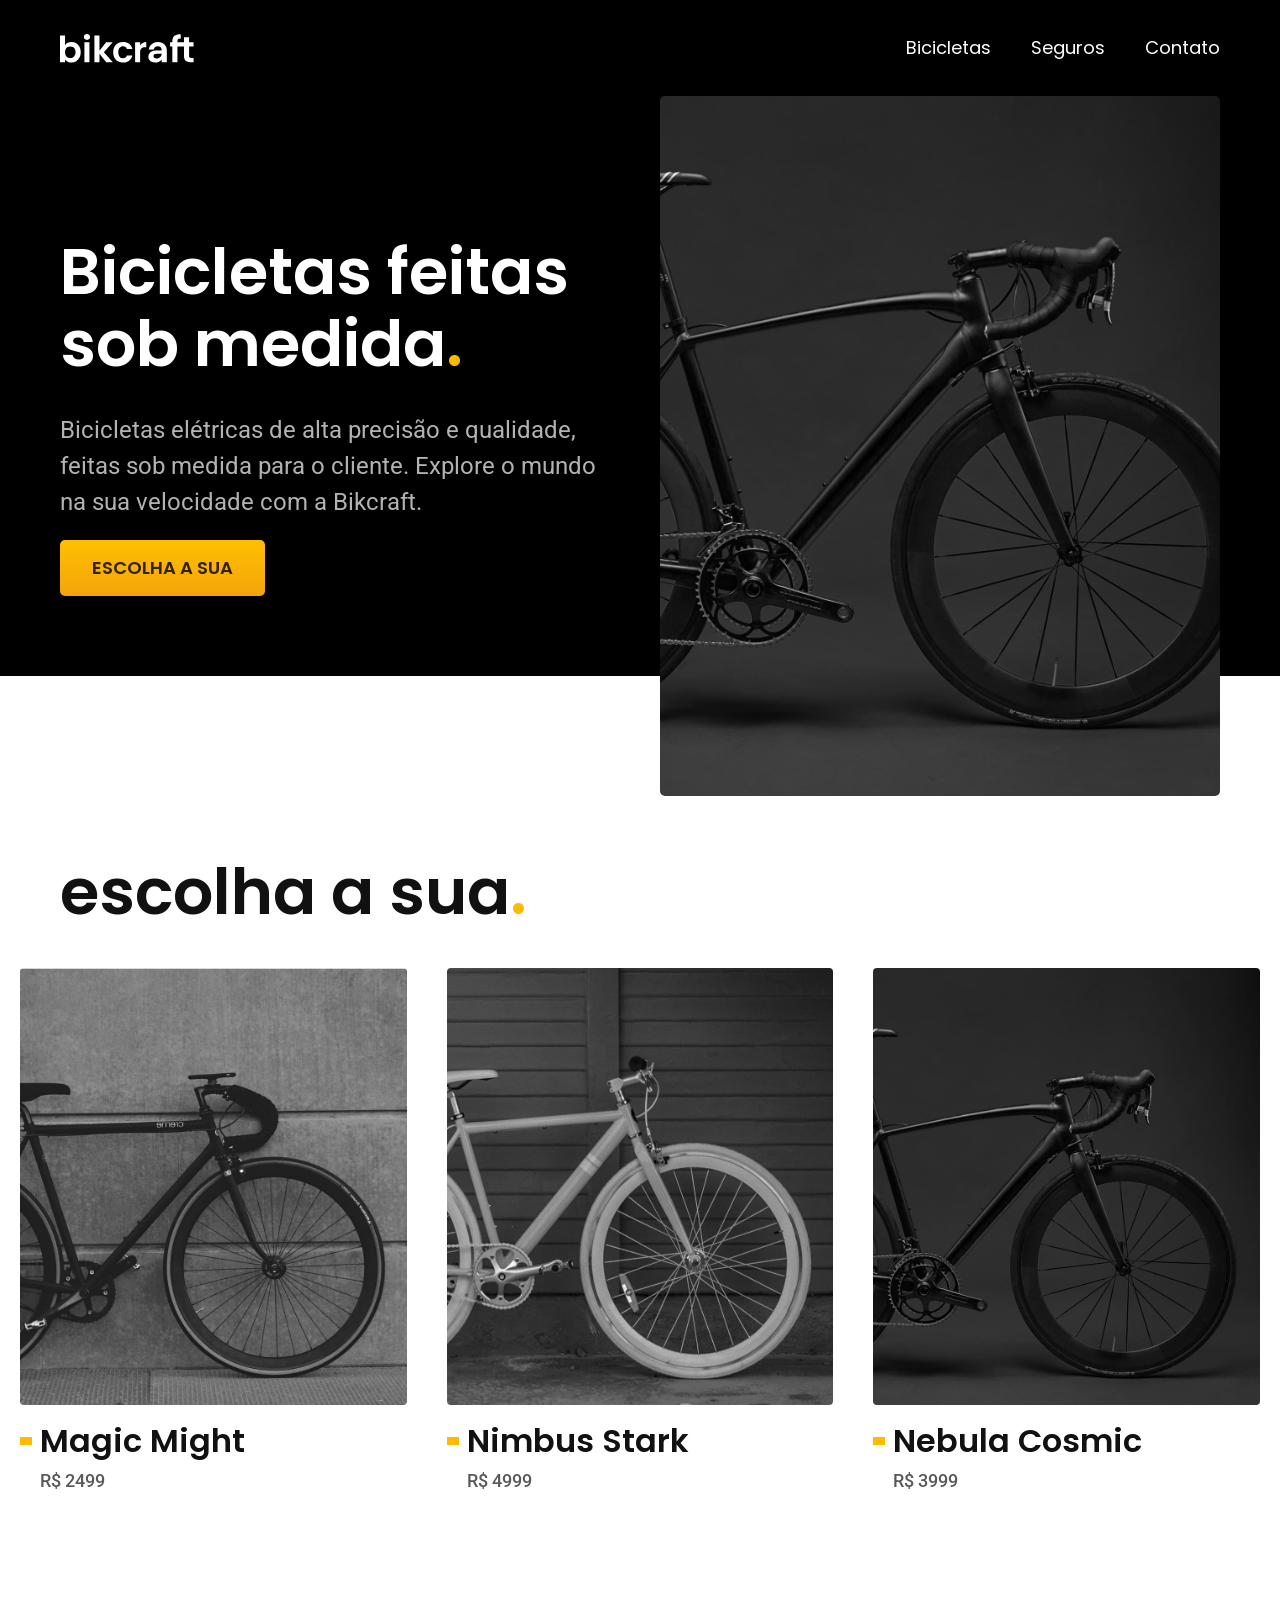
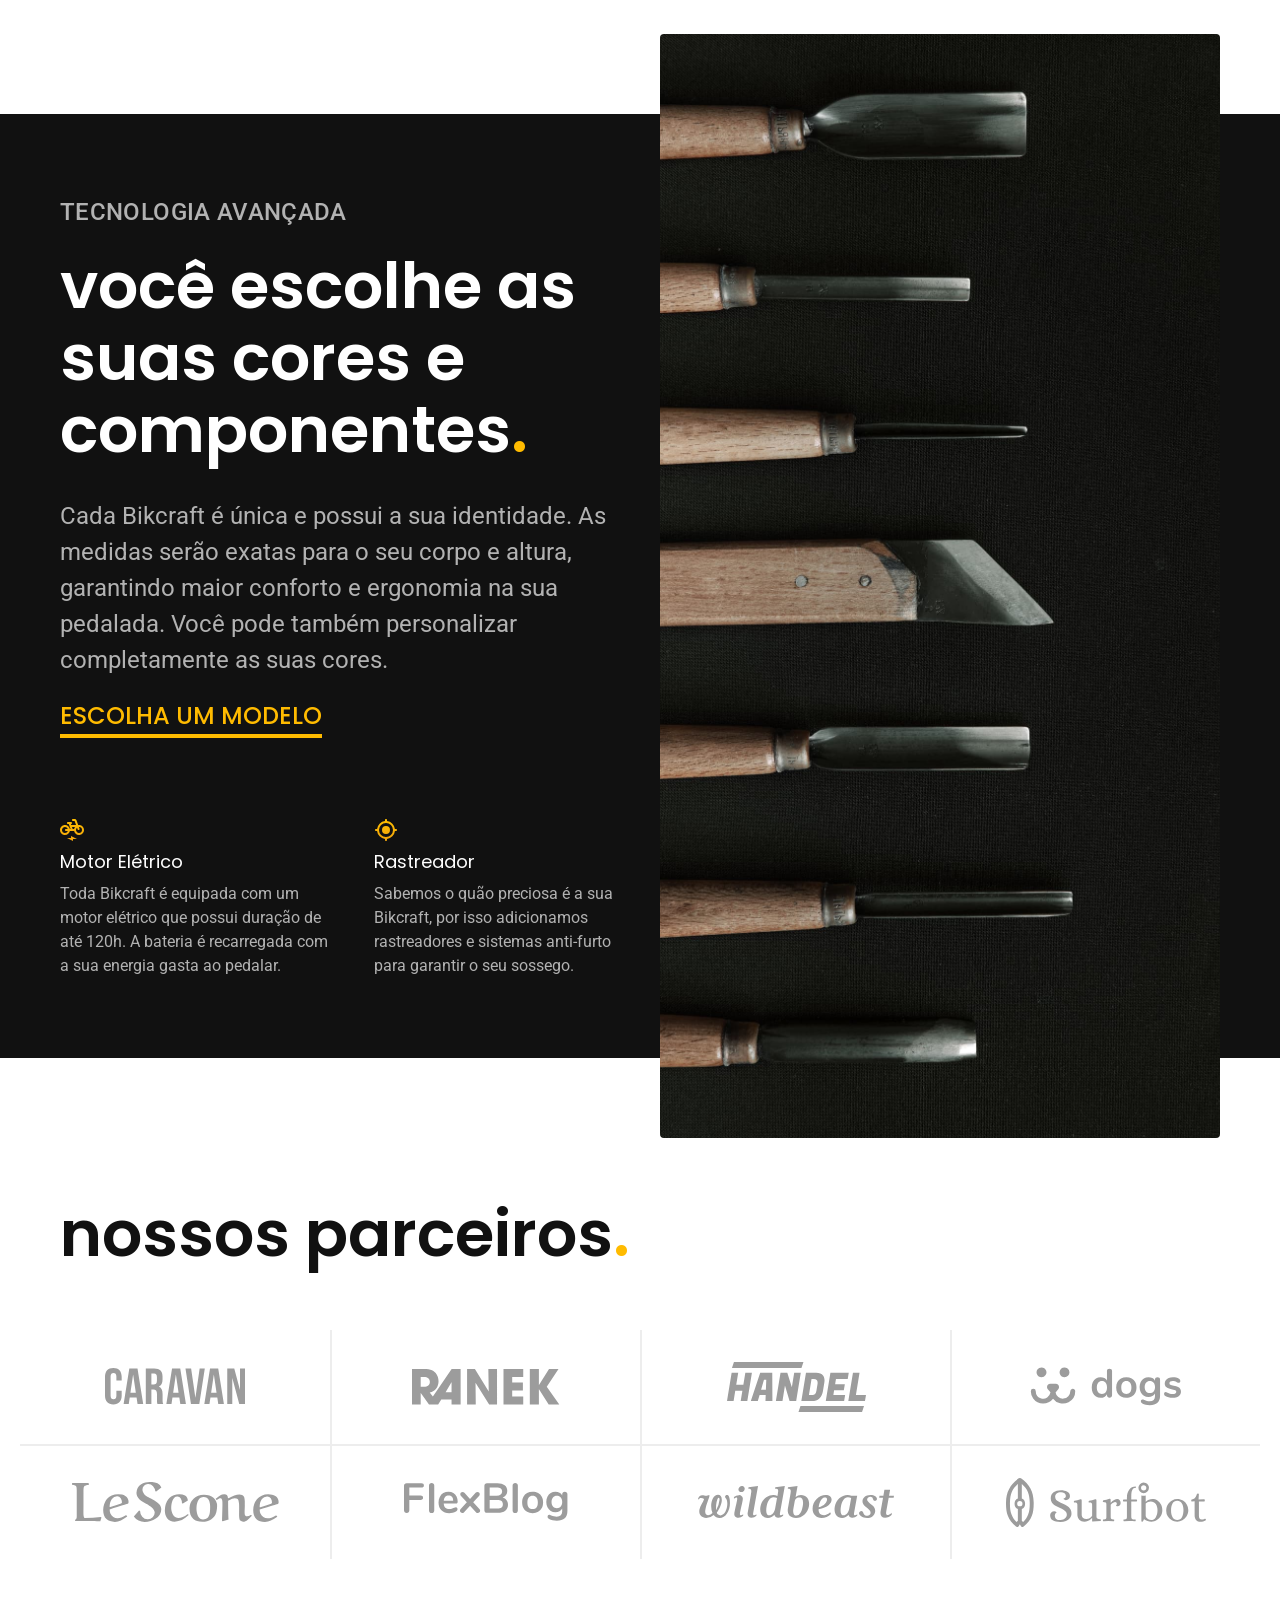
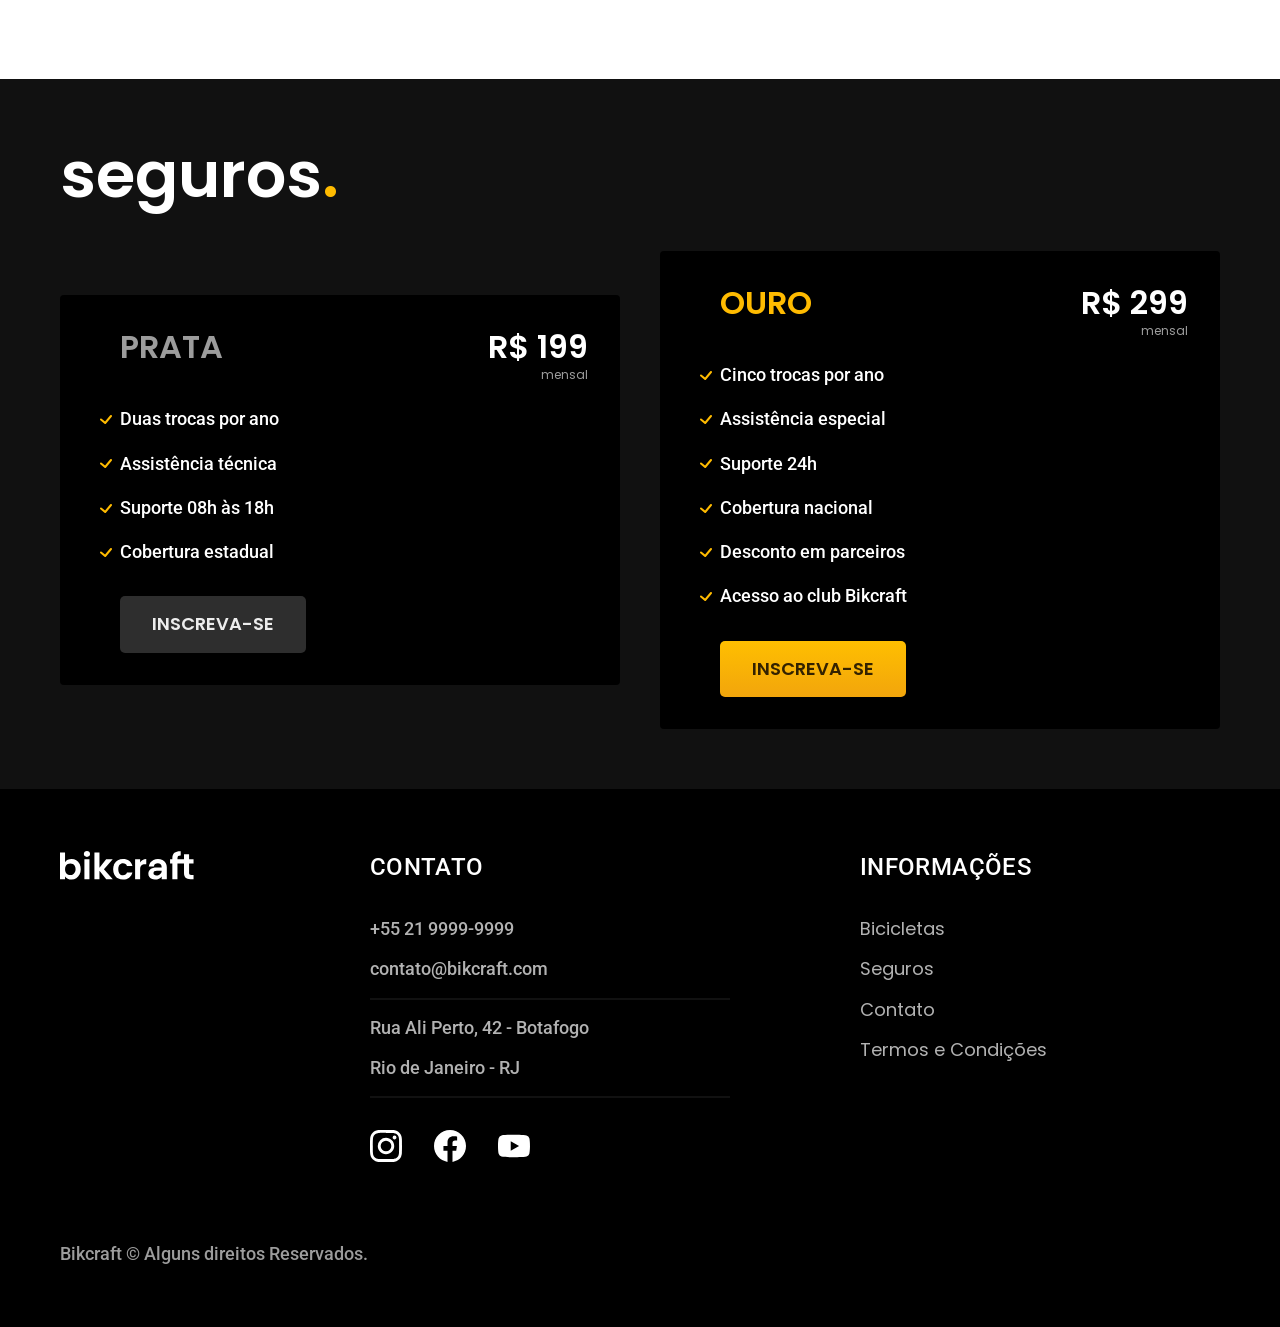
==== index.html @ 4c37a322 "home-footer" ====
<!DOCTYPE html>
<html lang="pt-br">

<head>
  <meta charset="UTF-8">
  <meta name="viewport" content="width=device-width, initial-scale=1.0">
  <meta name="description" content="Bicicletas elétricas de alta precisão e qualidade, feitas sob medida para o cliente. Explore o mundo na sua velocidade com a Bikcraft.">
  <title>Bikcraft - Bicicletas Elétricas</title>

  <link rel="stylesheet" href="css/style.css">

  <link rel="preconnect" href="https://fonts.googleapis.com">
  <link rel="preconnect" href="https://fonts.gstatic.com" crossorigin>
  <link href="https://fonts.googleapis.com/css2?family=Merriweather:ital,opsz,wght@1,18..144,900&family=Poppins:wght@400;600&family=Roboto:wght@100..900&display=swap" rel="stylesheet">
</head>
<body>
  <header class="header-bg">
    <div class="header container">
      <a href="./">
        <img src="scr/bikcraft-logo.svg" alt="Bikcraft">
      </a>

      <nav aria-label="primaria">
        <ul class="header-menu font-1-m">
          <li><a href="./bicicletas">Bicicletas</a></li>
          <li><a href="./seguros">Seguros</a></li>
          <li><a href="./contato">Contato</a></li>
        </ul>
      </nav>
    </div>
  </header>

  <main class="introducao-bg">
    <div class="introducao container">
      <div class="introducao-conteudo">
        <h1 class="font-1-xxl">Bicicletas feitas sob medida<span class="ponto">.</span></h1>
        <p class="font-2-l">Bicicletas elétricas de alta precisão e qualidade, feitas sob medida para o cliente. Explore o mundo na sua velocidade com a Bikcraft.</p>
        <a class="btn" href="#">Escolha a sua</a>
      </div>
      <div>
        <img src="scr/img/fotos/introducao.jpg" alt="Bicicleta elétrica preta">
      </div>
    </div>
  </main>

  <article class="bicicletas-lista">
    <h2 class="container font-1-xxl">escolha a sua<span class="ponto">.</span></h2>

    <ul>
      <li>
        <a href="#">
          <img src="scr/img/bicicletas/magic-home.jpg" alt="Bicicleta preta">
          <h3 class="font-1-xl">Magic Might</h3>
          <span class="font-2-m cor-8">R$ 2499</span>
        </a>
      </li>
      <li>
        <a href="#">
          <img src="scr/img/bicicletas/nebula-home.jpg" alt="Bicicleta branca">
          <h3 class="font-1-xl">Nimbus Stark</h3>
          <span class="font-2-m cor-8">R$ 4999</span>
        </a>
      </li>
      <li>
        <a href="#">
          <img src="scr/img/bicicletas/nimbus-home.jpg" alt="Bicicleta cinza">
          <h3 class="font-1-xl">Nebula Cosmic</h3>
          <span class="font-2-m cor-8">R$ 3999</span>
        </a>
      </li>
    </ul>
  </article>

  <article class="tecnologia-bg">
    <div class="tecnologia container">
      <div class="tecnologia-conteudo">
        <span class="font-2-l-b cor-5">Tecnologia Avançada</span>
        <h2 class="font-1-xxl cor-0">você escolhe as suas cores e componentes<span class="ponto">.</span></h2>
        <p class="font-2-l cor-5">Cada Bikcraft é única e possui a sua identidade. As medidas serão exatas para o seu corpo e altura, garantindo maior conforto e ergonomia na sua pedalada. Você pode também personalizar completamente as suas cores.</p>
        <a class="link" href="#">Escolha um modelo</a>

        <div class="tecnologia-vantagens">
          <div>
            <img src="scr/icones/icones/eletrica.svg" alt="">
            <h3 class="font-1-m cor-0">Motor Elétrico</h3>
            <p class="font-2-s cor-5">Toda Bikcraft é equipada com um motor elétrico que possui duração de até 120h. A bateria é  recarregada com a sua energia gasta ao pedalar.</p>
          </div>
          <div>
            <img src="scr/icones/icones/rastreador.svg" alt="">
            <h3 class="font-1-m cor-0">Rastreador</h3>
            <p class="font-2-s cor-5">Sabemos o quão preciosa é a sua Bikcraft, por isso adicionamos rastreadores e sistemas anti-furto para garantir o seu sossego.</p>
          </div>
        </div>
      </div>

      <div class="tecnologia-imagem">
        <img src="scr/img/fotos/tecnologia.jpg" alt="">
      </div>
    </div>
  </article>

  <section class="parceiros" aria-label="Nossos Parceiros">
    <h2 class="container font-1-xxl">nossos parceiros<span class="ponto">.</span></h2>

    <ul>
      <li><img src="scr/parceiros/caravan.svg" alt="Caravan"></li>
      <li><img src="scr/parceiros/ranek.svg" alt="Ranek"></li>
      <li><img src="scr/parceiros/handel.svg" alt="Handel"></li>
      <li><img src="scr/parceiros/dogs.svg" alt="Dogs"></li>
      <li><img src="scr/parceiros/lescone.svg" alt="Lescone"></li>
      <li><img src="scr/parceiros/flexblog.svg" alt="Flexblog"></li>
      <li><img src="scr/parceiros/wildbeast.svg" alt="Wildbeast"></li>
      <li><img src="scr/parceiros/surfbot.svg" alt="Surfbot"></li>
    </ul>
  </section>

  <article class="seguros-bg">
    <div class="seguros container">
      <h2 class="font-1-xxl cor-0">seguros<span class="ponto">.</span></h2>
      <div class="seguros-item">
        <h3 class="font-1-xl cor-6">PRATA</h3>
        <span class="font-1-xl cor-0">R$ 199 <span class="font-1-xs cor-6">mensal</span></span>
        <ul class="font-2-m cor-0">
          <li>Duas trocas por ano</li>
          <li>Assistência técnica</li>
          <li>Suporte 08h às 18h</li>
          <li>Cobertura estadual</li>
        </ul>
        <a class="btn secundario" href="#">Inscreva-se</a>
      </div>

      <div class="seguros-item">
        <h3 class="font-1-xl cor-p1">OURO</h3>
        <span class="font-1-xl cor-0">R$ 299 <span class="font-1-xs cor-6">mensal</span></span>
        <ul class="font-2-m cor-0">
          <li>Cinco trocas por ano</li>
          <li>Assistência especial</li>
          <li>Suporte 24h</li>
          <li>Cobertura nacional</li>
          <li>Desconto em parceiros</li>
          <li>Acesso ao club Bikcraft</li>
        </ul>
        <a class="btn" href="#">Inscreva-se</a>
      </div>
    </div>
  </article>

  <footer class="footer-bg">
    <div class="footer container">
      <img src="scr/bikcraft-logo.svg" alt="Bikcraft">
      <div class="footer-contato">
        <h3 class="font-2-l-b cor-0">Contato</h3>
        <ul class="font-2-m cor-5">
          <li><a href="tel:+552199999999"></a>+55 21 9999-9999</li>
          <li><a href="mailto:contato@bikcraft.com"></a>contato@bikcraft.com</li>
          <li>Rua Ali Perto, 42 - Botafogo</li>
          <li>Rio de Janeiro - RJ</li>
        </ul>
        <div class="footer-redes">
          <a href="#"><img src="scr/icones/redes-sociais/instagram.svg" alt="Instagram"></a>
          <a href="#"><img src="scr/icones/redes-sociais/facebook.svg" alt="Facebook"></a>
          <a href="#"><img src="scr/icones/redes-sociais/youtube.svg" alt="Youtube"></a>
        </div>
      </div>
      <div class="footer-informacoes">
        <h3 class="font-2-l-b cor-0">Informações</h3>
        <nav>
          <ul class="font-1-m cor-5">
            <li><a href="./bicicletas">Bicicletas</a></li>
            <li><a href="./seguros">Seguros</a></li>
            <li><a href="./contato">Contato</a></li>
            <li><a href="./termos">Termos e Condições</a></li>
          </ul>
        </nav>
      </div>
      <p class="footer-copy font-2-m cor-6">Bikcraft © Alguns direitos Reservados.</p>
    </div>
  </footer>
</body>
</html>
---- css/style.css ----
/* GLOBAL */
@import 'global/global.css';
@import 'global/header.css';
@import 'global/footer.css';
@import 'utilidades/cores.css';

/* UTILIDADES */
@import 'utilidades/componentes.css';
@import 'utilidades/tipografia.css';

/* HOME */
@import 'home/introducao.css';
@import 'home/tecnologia.css';
@import 'home/parceiros.css';

/* BICICLETAS */
@import 'bicicletas/bicicletas-lista.css';

/* SEGUROS */
@import 'seguros/seguros.css';
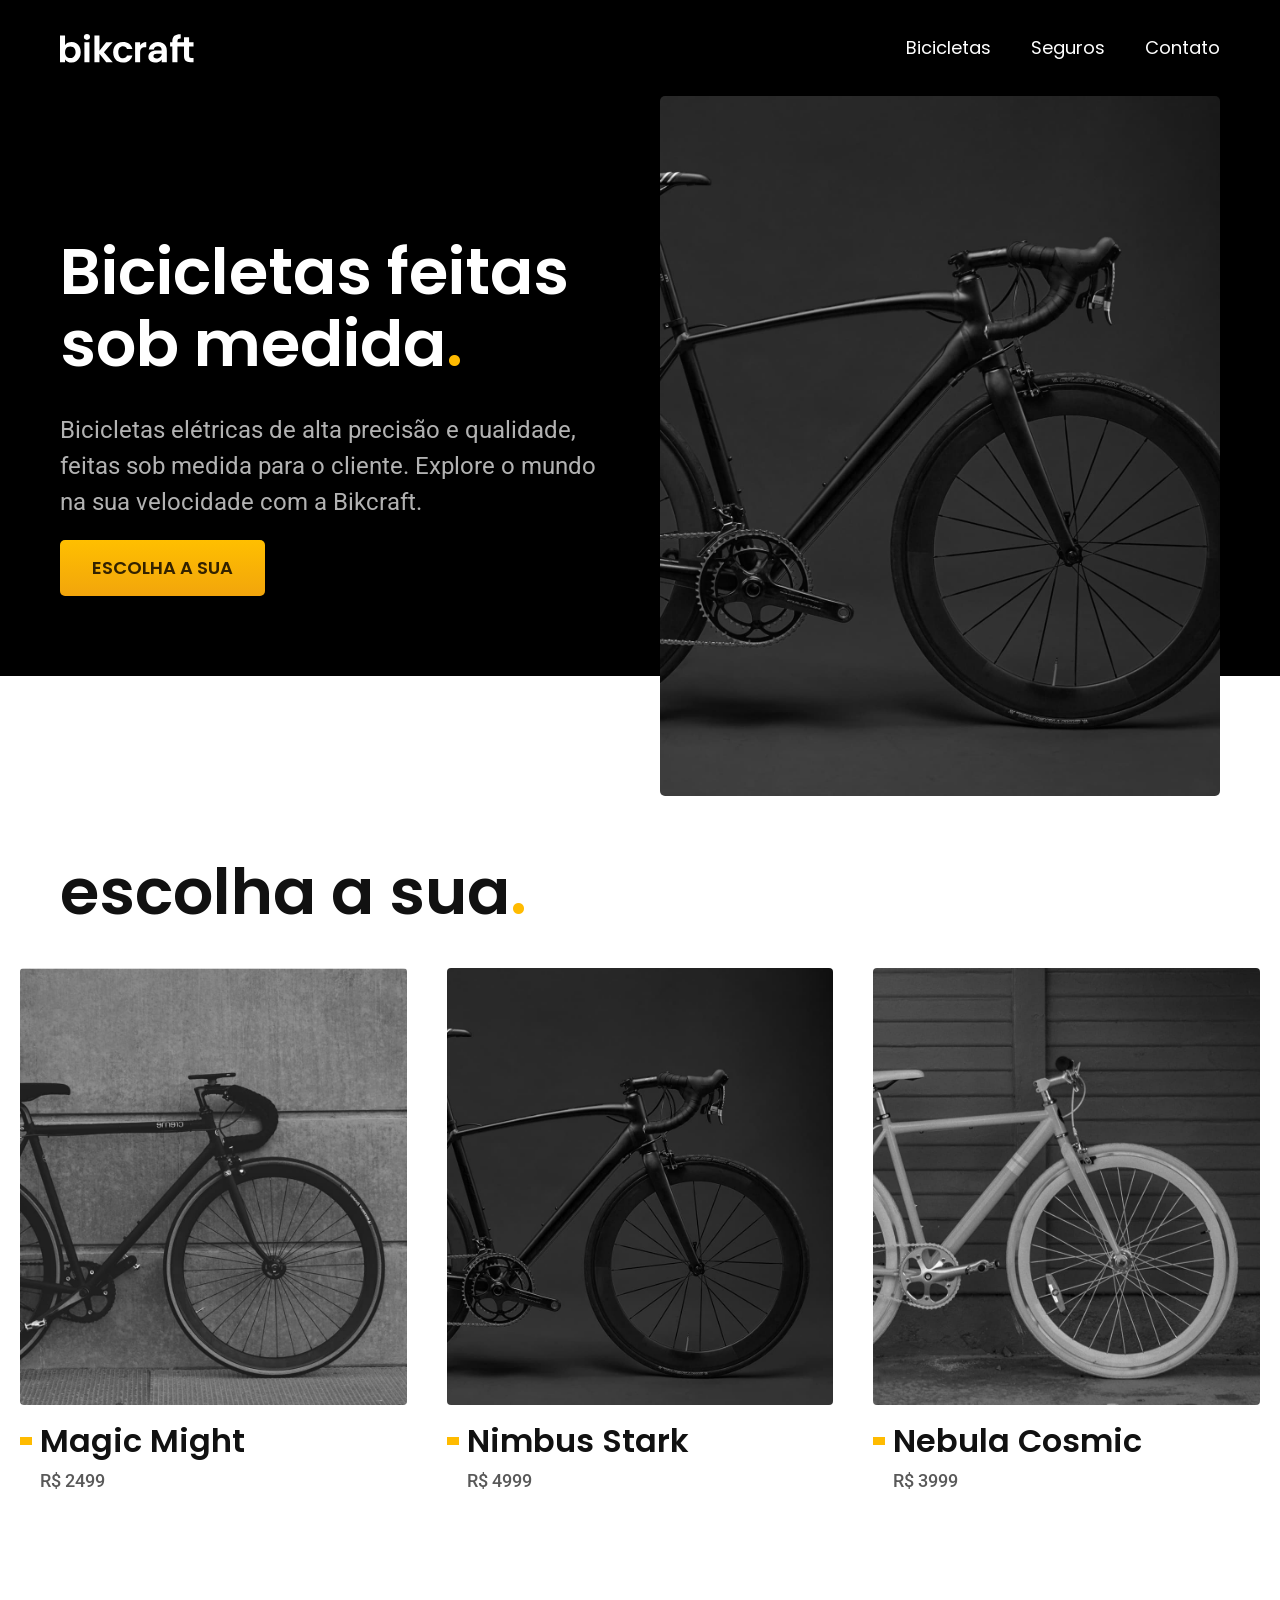
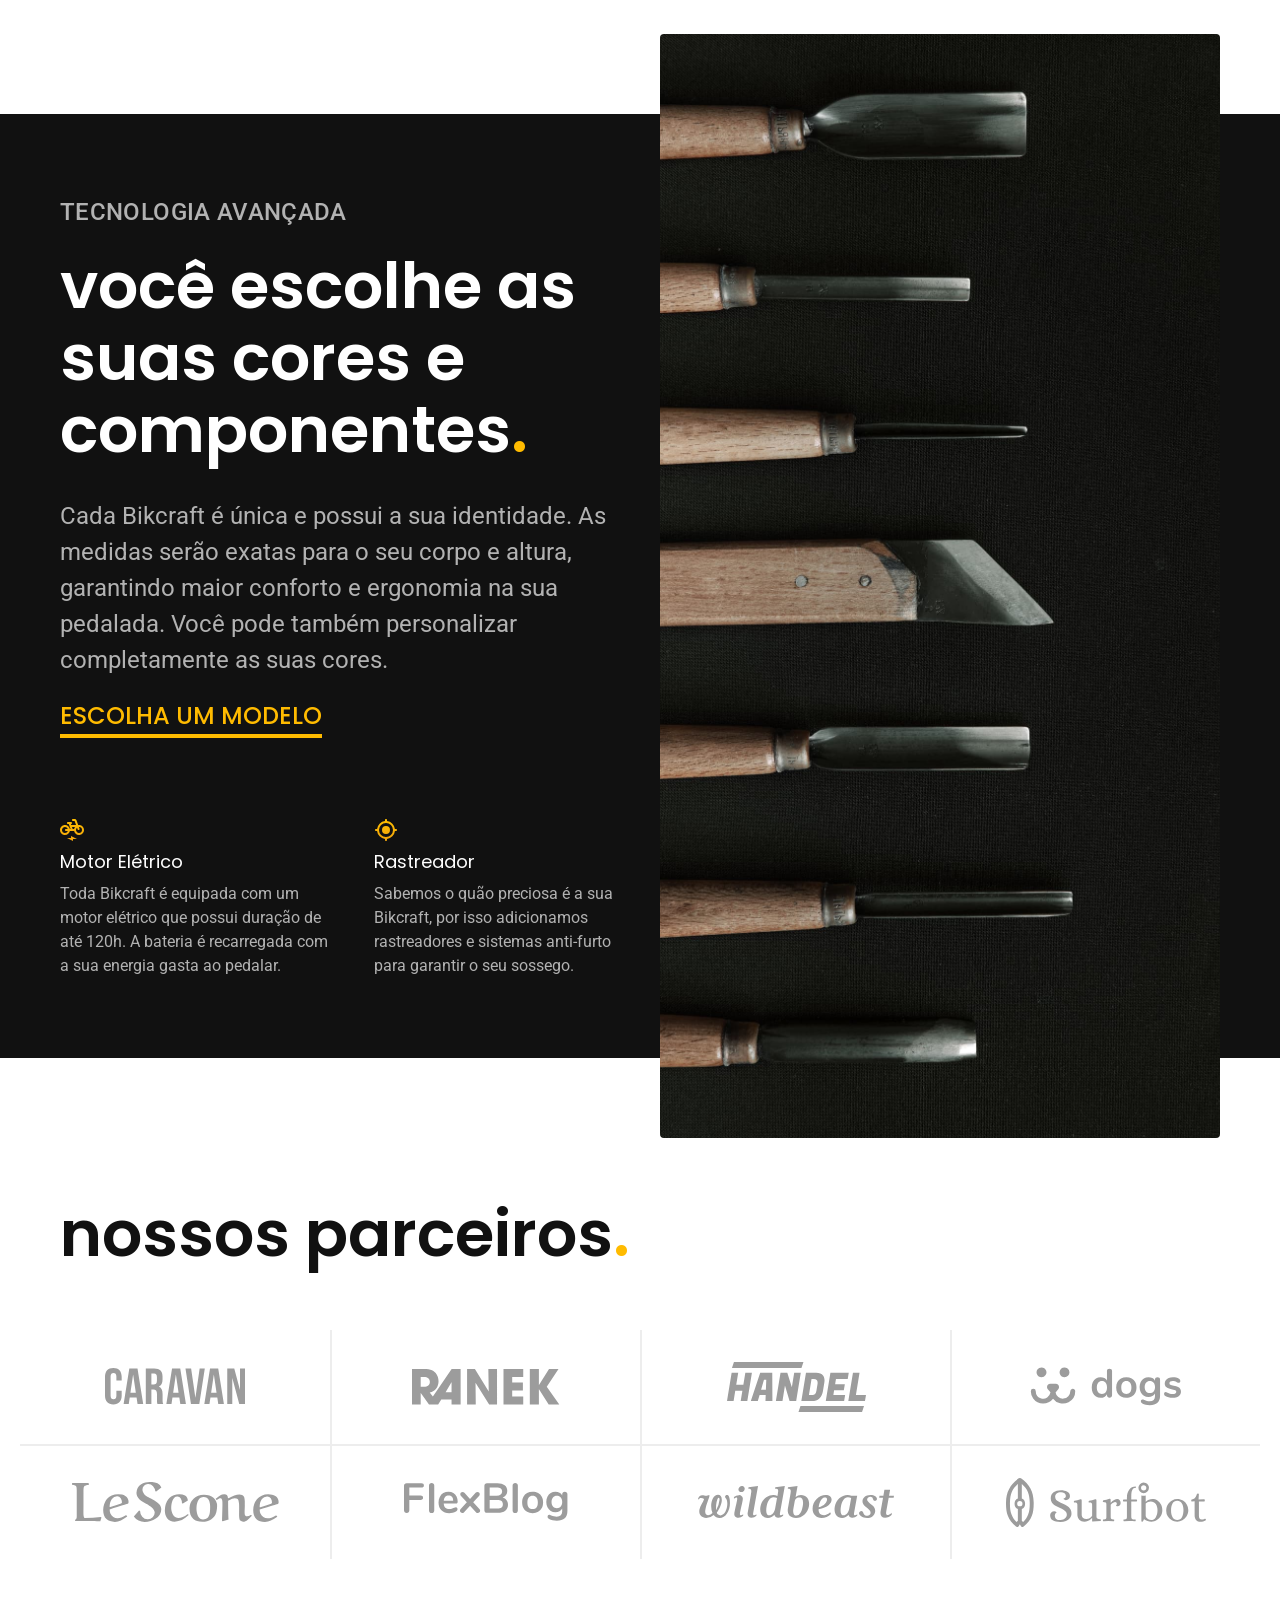
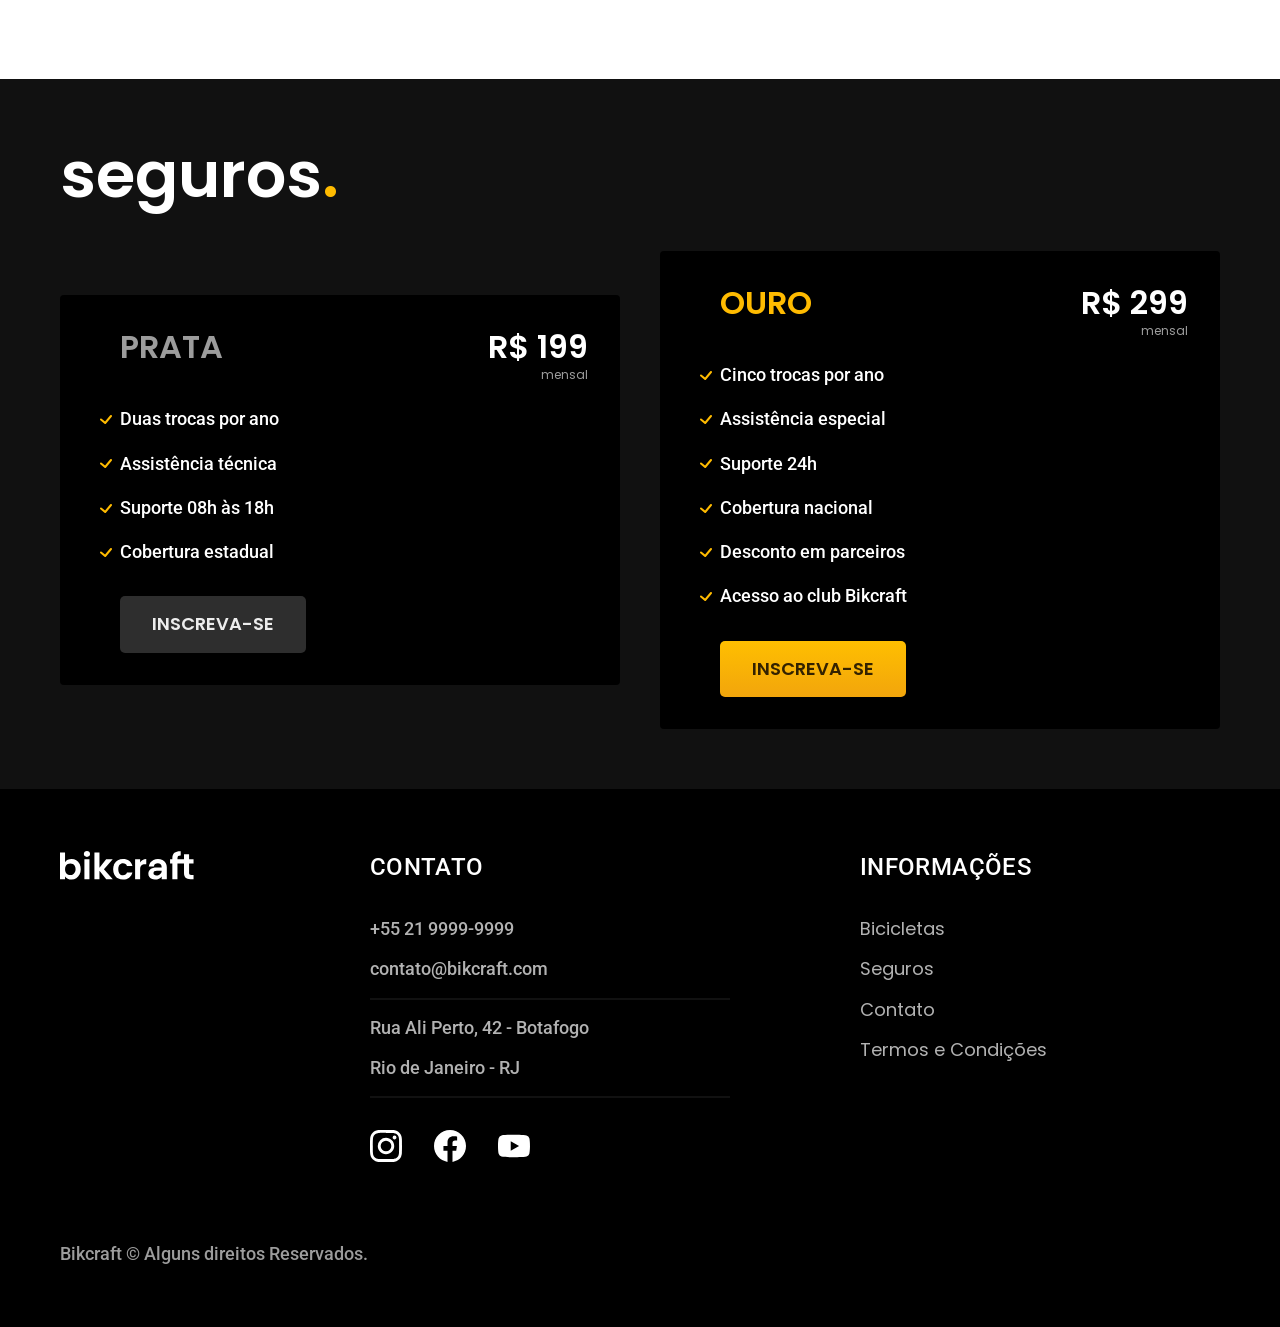
==== commit 4a162773: "bicicletas" ====
--- a/index.html
+++ b/index.html
@@ -22,9 +22,9 @@
 
       <nav aria-label="primaria">
         <ul class="header-menu font-1-m">
-          <li><a href="./bicicletas">Bicicletas</a></li>
-          <li><a href="./seguros">Seguros</a></li>
-          <li><a href="./contato">Contato</a></li>
+          <li><a href="bicicletas.html">Bicicletas</a></li>
+          <li><a href="seguros.html">Seguros</a></li>
+          <li><a href="contato.html">Contato</a></li>
         </ul>
       </nav>
     </div>
@@ -35,7 +35,7 @@
       <div class="introducao-conteudo">
         <h1 class="font-1-xxl">Bicicletas feitas sob medida<span class="ponto">.</span></h1>
         <p class="font-2-l">Bicicletas elétricas de alta precisão e qualidade, feitas sob medida para o cliente. Explore o mundo na sua velocidade com a Bikcraft.</p>
-        <a class="btn" href="#">Escolha a sua</a>
+        <a class="btn" href="bicicletas.html">Escolha a sua</a>
       </div>
       <div>
         <img src="scr/img/fotos/introducao.jpg" alt="Bicicleta elétrica preta">
@@ -48,22 +48,22 @@
 
     <ul>
       <li>
-        <a href="#">
+        <a href="bicicletas/magic.html">
           <img src="scr/img/bicicletas/magic-home.jpg" alt="Bicicleta preta">
           <h3 class="font-1-xl">Magic Might</h3>
           <span class="font-2-m cor-8">R$ 2499</span>
         </a>
       </li>
       <li>
-        <a href="#">
-          <img src="scr/img/bicicletas/nebula-home.jpg" alt="Bicicleta branca">
+        <a href="bicicletas/nimbus.html">
+          <img src="scr/img/bicicletas/nimbus-home.jpg" alt="Bicicleta branca">
           <h3 class="font-1-xl">Nimbus Stark</h3>
           <span class="font-2-m cor-8">R$ 4999</span>
         </a>
       </li>
       <li>
-        <a href="#">
-          <img src="scr/img/bicicletas/nimbus-home.jpg" alt="Bicicleta cinza">
+        <a href="bicicletas/nebula.html">
+          <img src="scr/img/bicicletas/nebula-home.jpg" alt="Bicicleta cinza">
           <h3 class="font-1-xl">Nebula Cosmic</h3>
           <span class="font-2-m cor-8">R$ 3999</span>
         </a>
@@ -77,7 +77,7 @@
         <span class="font-2-l-b cor-5">Tecnologia Avançada</span>
         <h2 class="font-1-xxl cor-0">você escolhe as suas cores e componentes<span class="ponto">.</span></h2>
         <p class="font-2-l cor-5">Cada Bikcraft é única e possui a sua identidade. As medidas serão exatas para o seu corpo e altura, garantindo maior conforto e ergonomia na sua pedalada. Você pode também personalizar completamente as suas cores.</p>
-        <a class="link" href="#">Escolha um modelo</a>
+        <a class="link" href="bicicletas.html">Escolha um modelo</a>
 
         <div class="tecnologia-vantagens">
           <div>
@@ -126,7 +126,7 @@
           <li>Suporte 08h às 18h</li>
           <li>Cobertura estadual</li>
         </ul>
-        <a class="btn secundario" href="#">Inscreva-se</a>
+        <a class="btn secundario" href="seguros.html">Inscreva-se</a>
       </div>
 
       <div class="seguros-item">
@@ -140,7 +140,7 @@
           <li>Desconto em parceiros</li>
           <li>Acesso ao club Bikcraft</li>
         </ul>
-        <a class="btn" href="#">Inscreva-se</a>
+        <a class="btn" href="seguros.html">Inscreva-se</a>
       </div>
     </div>
   </article>
@@ -166,10 +166,10 @@
         <h3 class="font-2-l-b cor-0">Informações</h3>
         <nav>
           <ul class="font-1-m cor-5">
-            <li><a href="./bicicletas">Bicicletas</a></li>
-            <li><a href="./seguros">Seguros</a></li>
-            <li><a href="./contato">Contato</a></li>
-            <li><a href="./termos">Termos e Condições</a></li>
+            <li><a href="bicicletas.html">Bicicletas</a></li>
+            <li><a href="seguros.html">Seguros</a></li>
+            <li><a href="contato.html">Contato</a></li>
+            <li><a href="termos.html">Termos e Condições</a></li>
           </ul>
         </nav>
       </div>
--- a/css/style.css
+++ b/css/style.css
@@ -15,6 +15,16 @@
 
 /* BICICLETAS */
 @import 'bicicletas/bicicletas-lista.css';
+@import 'bicicletas/bicicletas.css';
+
+/* BICICLETA */
+@import 'bicicleta/bicicleta.css';
+@import 'bicicleta/seguro.css';
 
 /* SEGUROS */
-@import 'seguros/seguros.css';+@import 'seguros/seguros.css';
+@import 'seguros/vantangens.css';
+@import 'seguros/perguntas.css';
+
+/* TERMOS */
+@import 'termos/termos.css';
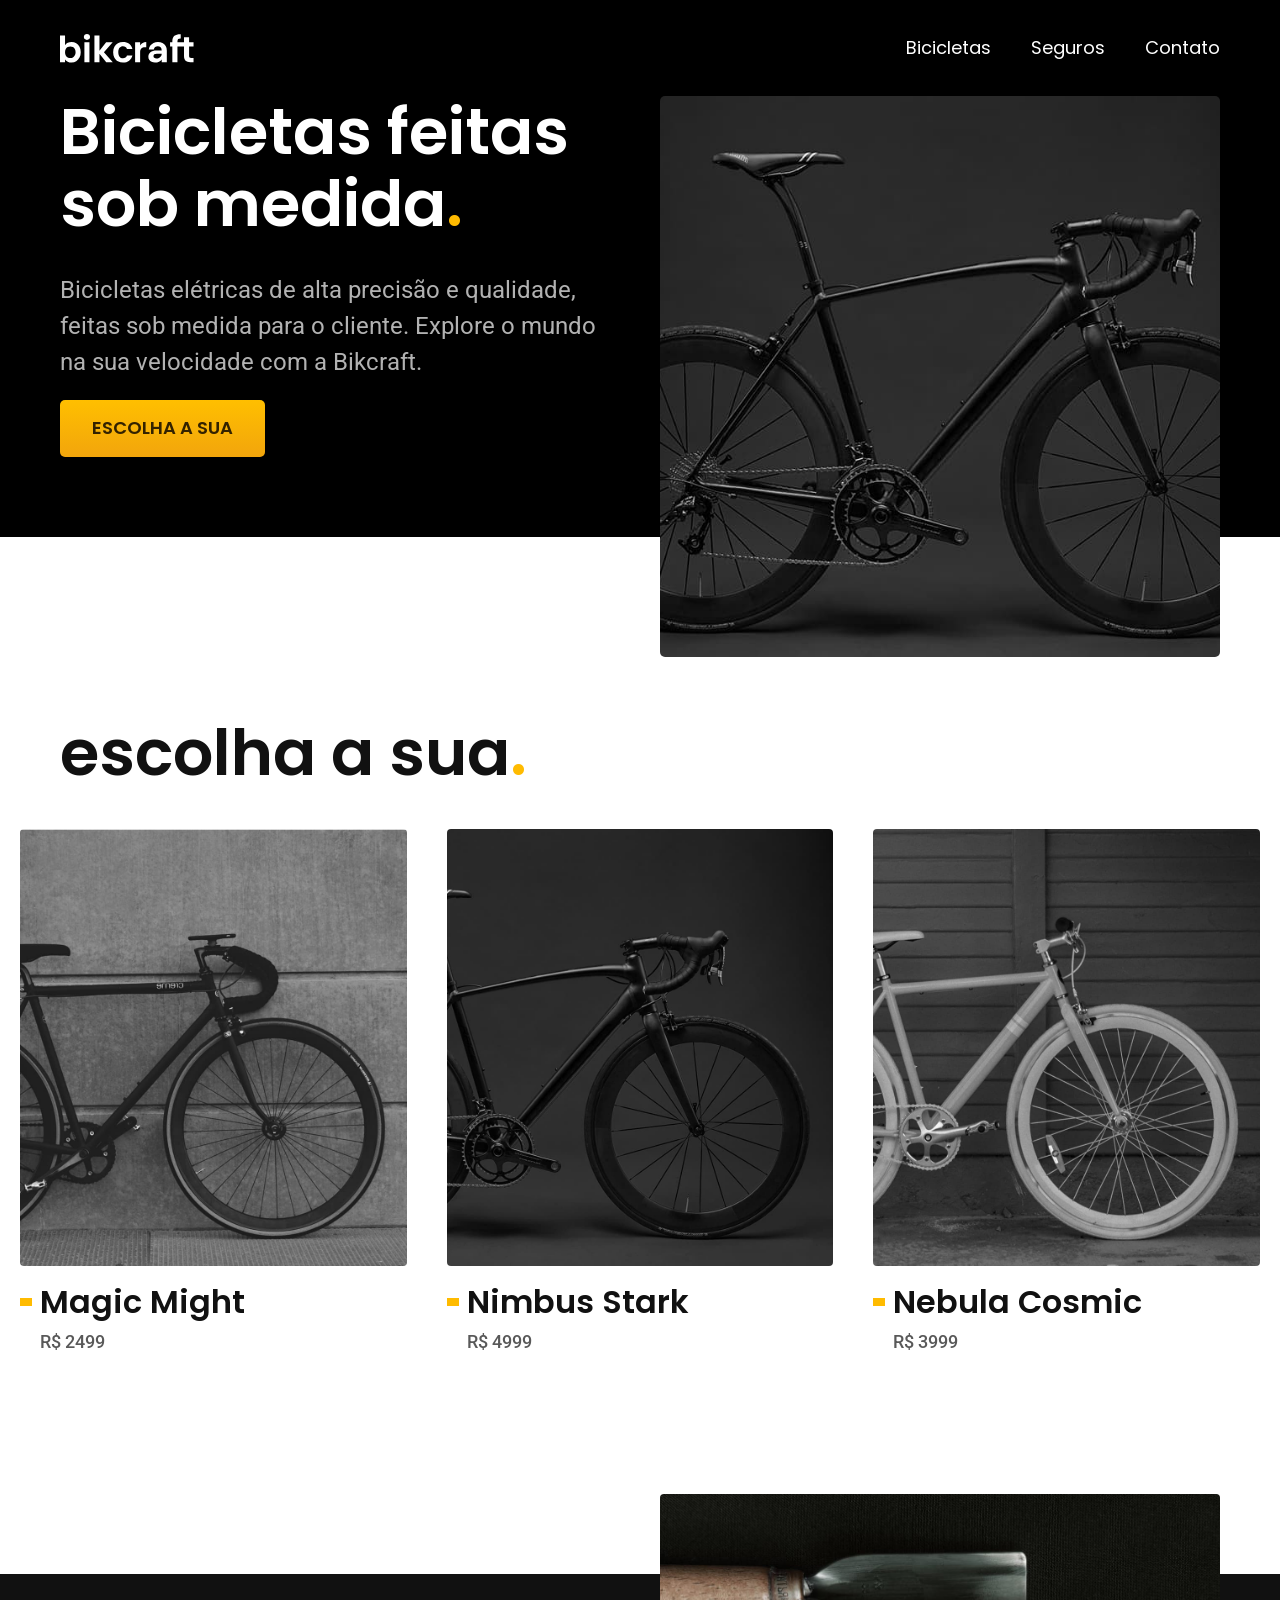
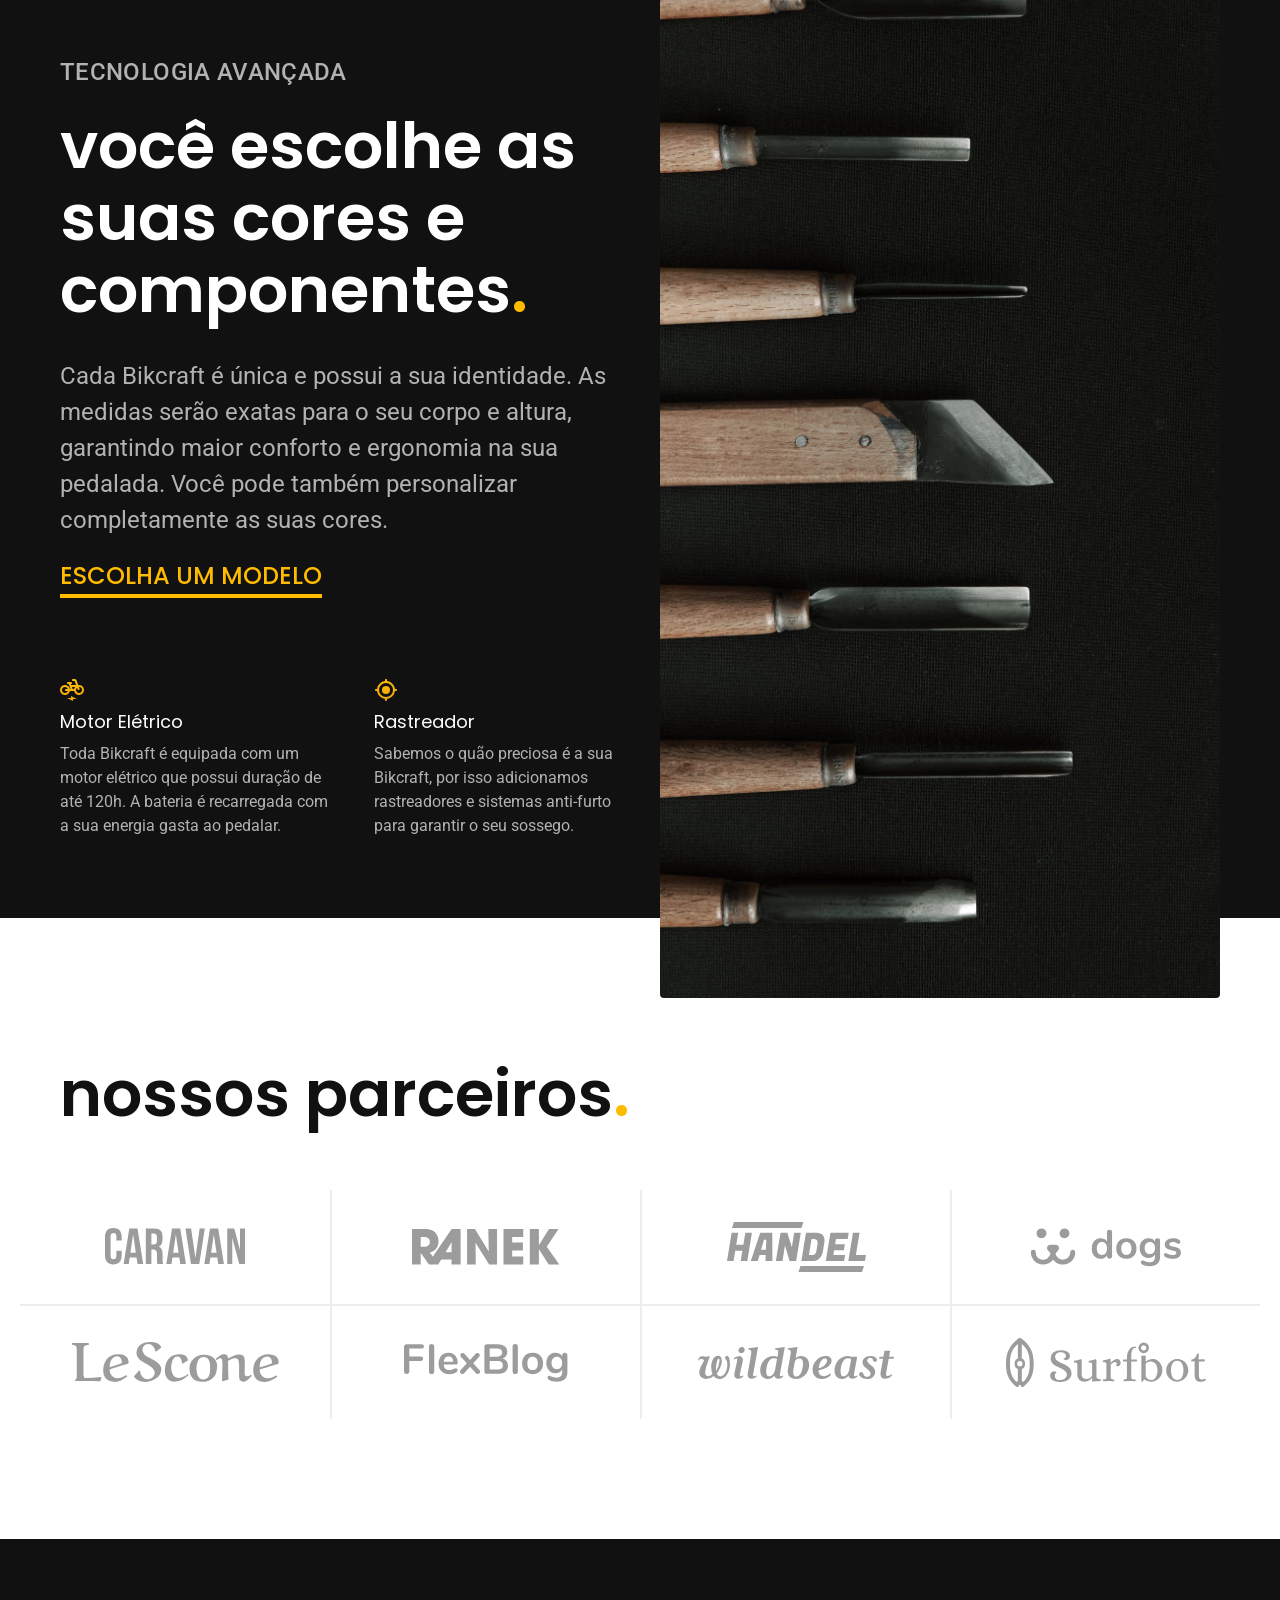
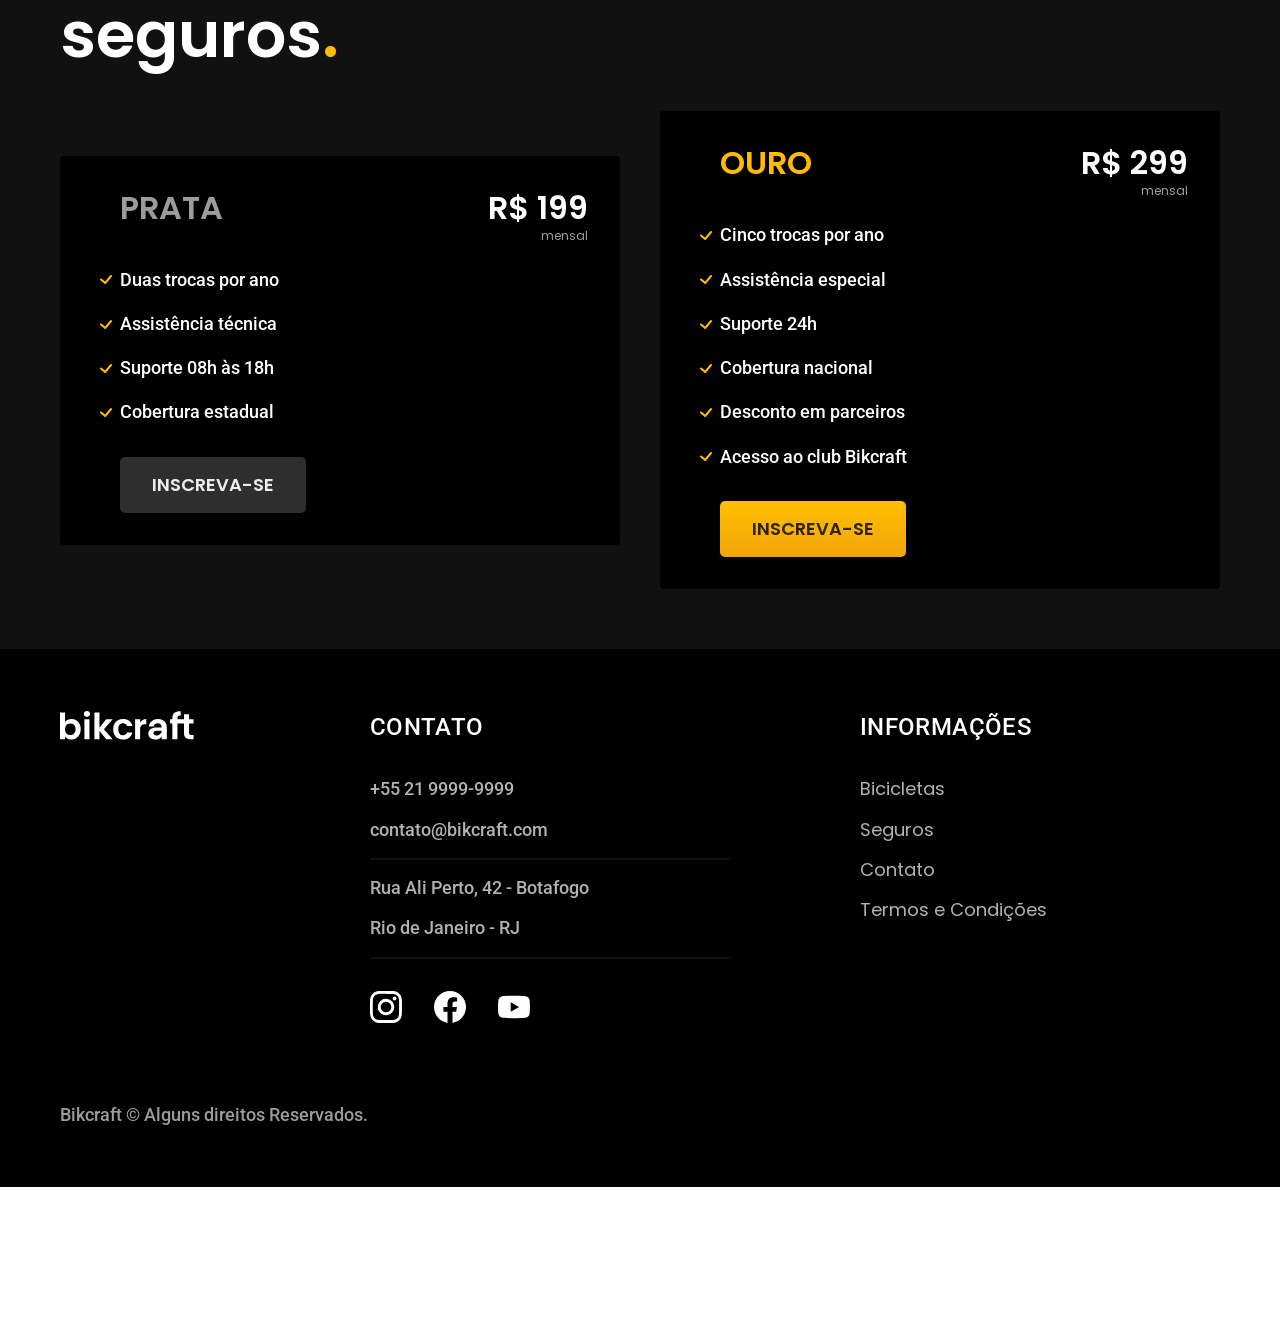
==== commit b36f33f5: "otimizações" ====
--- a/index.html
+++ b/index.html
@@ -7,12 +7,14 @@
   <meta name="description" content="Bicicletas elétricas de alta precisão e qualidade, feitas sob medida para o cliente. Explore o mundo na sua velocidade com a Bikcraft.">
   <title>Bikcraft - Bicicletas Elétricas</title>
 
+  <link rel="preload" href="css/style.css" as="style">
   <link rel="stylesheet" href="css/style.css">
 
   <link rel="preconnect" href="https://fonts.googleapis.com">
   <link rel="preconnect" href="https://fonts.gstatic.com" crossorigin>
   <link href="https://fonts.googleapis.com/css2?family=Merriweather:ital,opsz,wght@1,18..144,900&family=Poppins:wght@400;600&family=Roboto:wght@100..900&display=swap" rel="stylesheet">
 </head>
+
 <body>
   <header class="header-bg">
     <div class="header container">
@@ -37,9 +39,10 @@
         <p class="font-2-l">Bicicletas elétricas de alta precisão e qualidade, feitas sob medida para o cliente. Explore o mundo na sua velocidade com a Bikcraft.</p>
         <a class="btn" href="bicicletas.html">Escolha a sua</a>
       </div>
-      <div>
-        <img src="scr/img/fotos/introducao.jpg" alt="Bicicleta elétrica preta">
-      </div>
+      <picture>
+        <source media="(max-width: 800px)" srcset="./scr/img/bicicletas/nimbus.jpg">
+        <img src="scr/img/fotos/introducao.jpg" width="1280" height="1600" alt="Bicicleta elétrica preta">
+      </picture>
     </div>
   </main>
 
@@ -83,7 +86,7 @@
           <div>
             <img src="scr/icones/icones/eletrica.svg" alt="">
             <h3 class="font-1-m cor-0">Motor Elétrico</h3>
-            <p class="font-2-s cor-5">Toda Bikcraft é equipada com um motor elétrico que possui duração de até 120h. A bateria é  recarregada com a sua energia gasta ao pedalar.</p>
+            <p class="font-2-s cor-5">Toda Bikcraft é equipada com um motor elétrico que possui duração de até 120h. A bateria é recarregada com a sua energia gasta ao pedalar.</p>
           </div>
           <div>
             <img src="scr/icones/icones/rastreador.svg" alt="">
@@ -151,8 +154,8 @@
       <div class="footer-contato">
         <h3 class="font-2-l-b cor-0">Contato</h3>
         <ul class="font-2-m cor-5">
-          <li><a href="tel:+552199999999"></a>+55 21 9999-9999</li>
-          <li><a href="mailto:contato@bikcraft.com"></a>contato@bikcraft.com</li>
+          <li><a href="tel:+552199999999">+55 21 9999-9999</a></li>
+          <li><a href="mailto:contato@bikcraft.com">contato@bikcraft.com</a></li>
           <li>Rua Ali Perto, 42 - Botafogo</li>
           <li>Rio de Janeiro - RJ</li>
         </ul>
@@ -177,4 +180,5 @@
     </div>
   </footer>
 </body>
+
 </html>
--- a/css/style.css
+++ b/css/style.css
@@ -7,6 +7,7 @@
 /* UTILIDADES */
 @import 'utilidades/componentes.css';
 @import 'utilidades/tipografia.css';
+@import 'utilidades/formulario.css';
 
 /* HOME */
 @import 'home/introducao.css';
@@ -26,5 +27,12 @@
 @import 'seguros/vantangens.css';
 @import 'seguros/perguntas.css';
 
+/* CONTATO */
+@import 'contato/contato.css';
+@import 'contato/lojas.css';
+
+/* ORÇAMENTO */
+@import 'orcamento/orcamento.css';
+
 /* TERMOS */
 @import 'termos/termos.css';
--- a/css/style.css
+++ b/css/style.css
@@ -7,6 +7,7 @@
 /* UTILIDADES */
 @import 'utilidades/componentes.css';
 @import 'utilidades/tipografia.css';
+@import 'utilidades/formulario.css';
 
 /* HOME */
 @import 'home/introducao.css';
@@ -26,5 +27,12 @@
 @import 'seguros/vantangens.css';
 @import 'seguros/perguntas.css';
 
+/* CONTATO */
+@import 'contato/contato.css';
+@import 'contato/lojas.css';
+
+/* ORÇAMENTO */
+@import 'orcamento/orcamento.css';
+
 /* TERMOS */
 @import 'termos/termos.css';
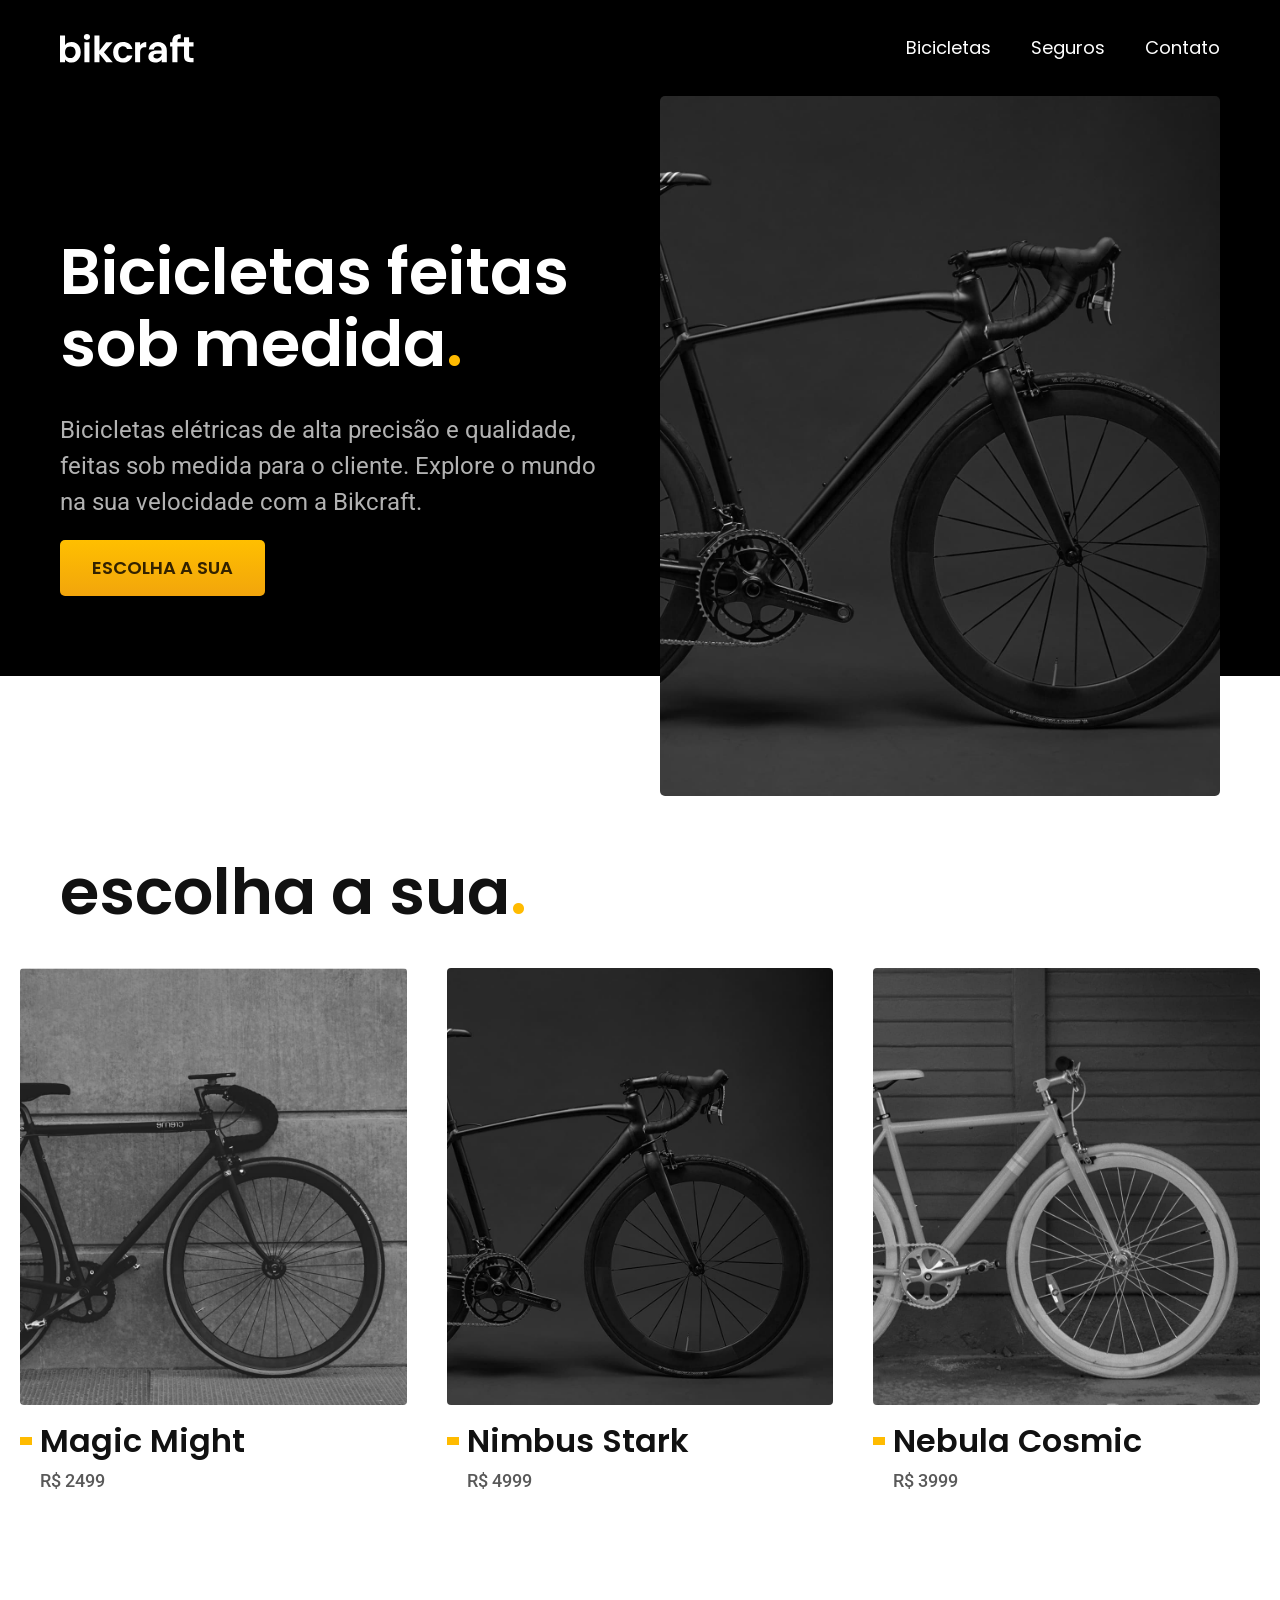
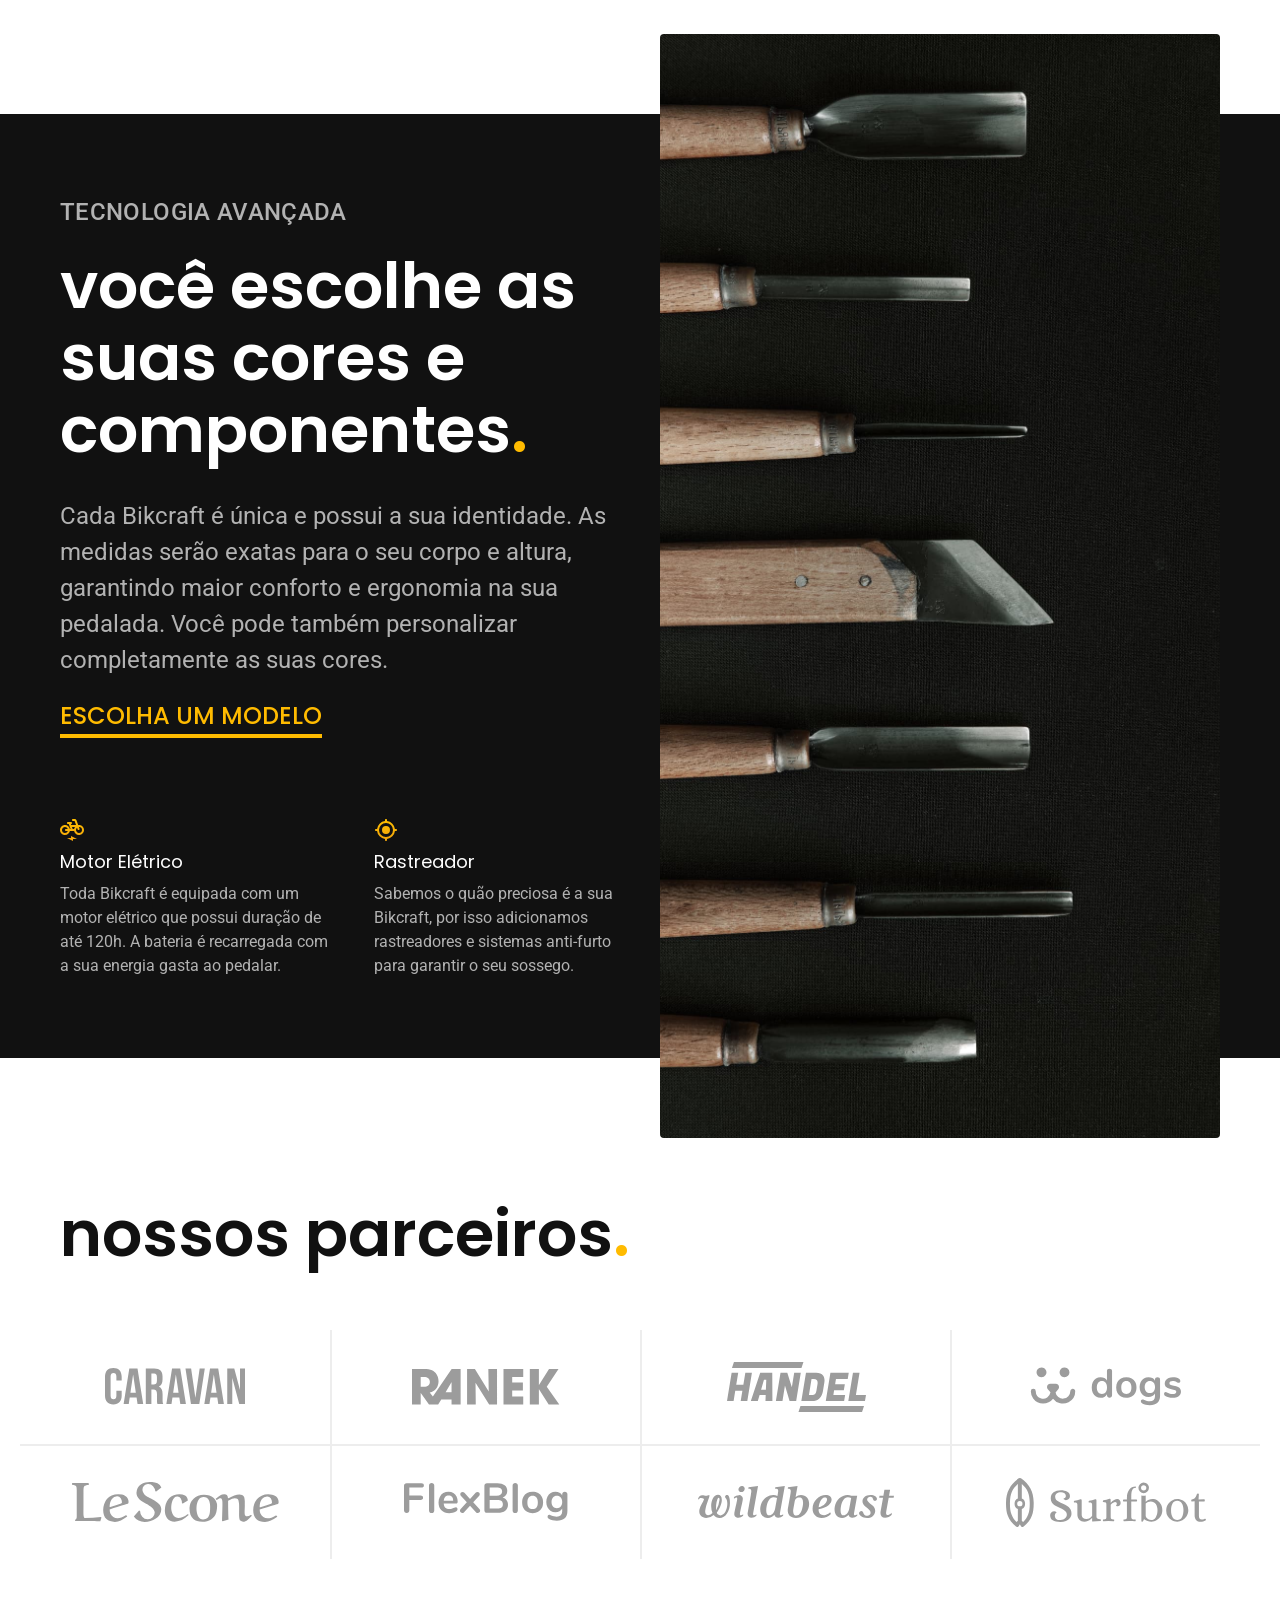
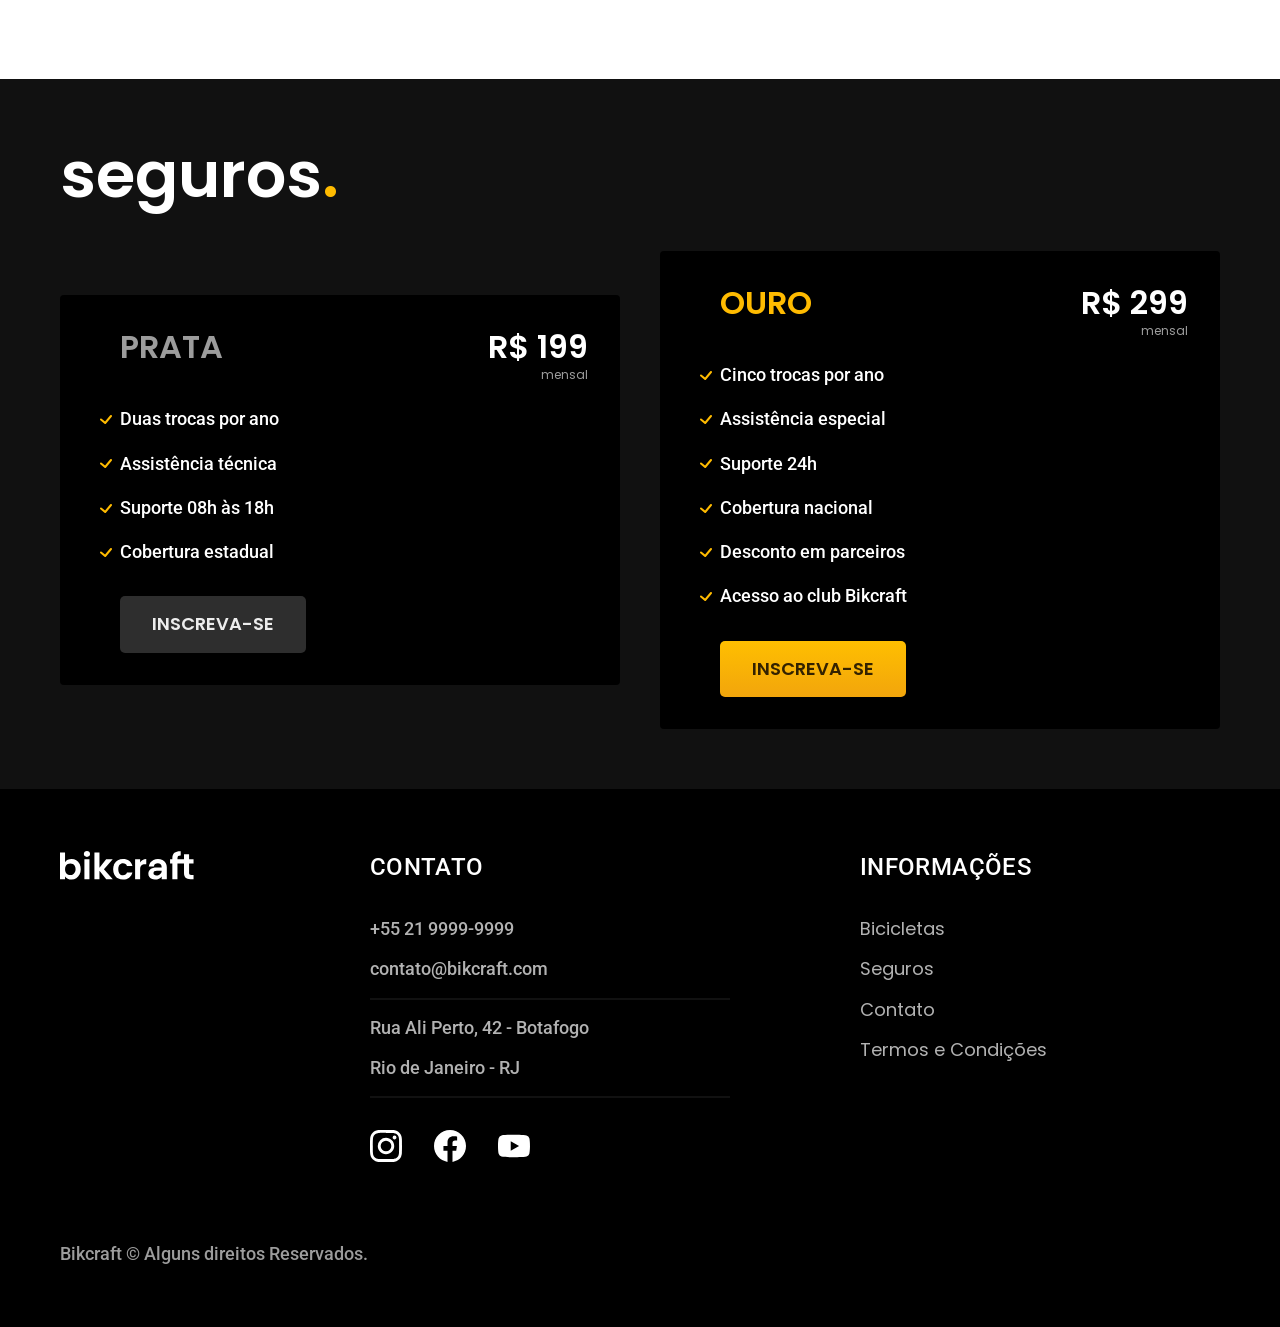
==== commit 9f0da0b0: "optimization" ====
--- a/index.html
+++ b/index.html
@@ -7,12 +7,15 @@
   <meta name="description" content="Bicicletas elétricas de alta precisão e qualidade, feitas sob medida para o cliente. Explore o mundo na sua velocidade com a Bikcraft.">
   <title>Bikcraft - Bicicletas Elétricas</title>
 
-  <link rel="preload" href="css/style.css" as="style">
-  <link rel="stylesheet" href="css/style.css">
+  <link rel="shortcut icon" href="favicon.svg" type="image/svg+xml">
+  <link rel="preload" href="css/style.min.css" as="style">
+  <link rel="stylesheet" href="css/style.min.css">
 
   <link rel="preconnect" href="https://fonts.googleapis.com">
   <link rel="preconnect" href="https://fonts.gstatic.com" crossorigin>
   <link href="https://fonts.googleapis.com/css2?family=Merriweather:ital,opsz,wght@1,18..144,900&family=Poppins:wght@400;600&family=Roboto:wght@100..900&display=swap" rel="stylesheet">
+
+  <script>document.documentElement.classList.add('js');</script>
 </head>
 
 <body>
@@ -35,11 +38,11 @@
   <main class="introducao-bg">
     <div class="introducao container">
       <div class="introducao-conteudo">
-        <h1 class="font-1-xxl">Bicicletas feitas sob medida<span class="ponto">.</span></h1>
-        <p class="font-2-l">Bicicletas elétricas de alta precisão e qualidade, feitas sob medida para o cliente. Explore o mundo na sua velocidade com a Bikcraft.</p>
-        <a class="btn" href="bicicletas.html">Escolha a sua</a>
+        <h1 class="font-1-xxl fadeInDown" data-anime="200">Bicicletas feitas sob medida<span class="ponto">.</span></h1>
+        <p class="font-2-l fadeInDown" data-anime="400">Bicicletas elétricas de alta precisão e qualidade, feitas sob medida para o cliente. Explore o mundo na sua velocidade com a Bikcraft.</p>
+        <a class="btn fadeInDown" href="bicicletas.html" data-anime="600">Escolha a sua</a>
       </div>
-      <picture>
+      <picture data-anime="800" class="fadeInRight">
         <source media="(max-width: 800px)" srcset="./scr/img/bicicletas/nimbus.jpg">
         <img src="scr/img/fotos/introducao.jpg" width="1280" height="1600" alt="Bicicleta elétrica preta">
       </picture>
@@ -179,6 +182,9 @@
       <p class="footer-copy font-2-m cor-6">Bikcraft © Alguns direitos Reservados.</p>
     </div>
   </footer>
+
+  <script src="js/plugins/simple-anime.js"></script>
+  <script src="js/script.js"></script>
 </body>
 
 </html>
--- a/css/style.min.css
+++ b/css/style.min.css
@@ -0,0 +1 @@
+*{margin:0;padding:0;box-sizing:border-box}body{font-family:Arial,Helvetica,sans-serif;color:#111}ul{list-style:none}a{text-decoration:none;color:inherit}img{max-width:100%;height:auto;display:block}img[src$=".jpg"]{border-radius:4px}.ponto{color:var(--cor-p1)}.header-bg{background-color:var(--cor-12)}.header{display:flex;flex-wrap:wrap;gap:20px;justify-content:space-between;align-items:center;padding-top:20px;padding-bottom:20px}.header-menu{display:flex;flex-wrap:wrap;gap:40px}.header-menu a{color:var(--cor-0);display:inline-block;padding:16px 0;position:relative}.header-menu a::after{content:'';display:block;height:2px;width:0;background-color:var(--cor-0);margin-top:4px;transition:.3s;position:absolute}.header-menu a.ativo::after,.header-menu a:hover::after{width:100%}@media (max-width:800px){.header-menu{gap:20px}.header-menu a{background:var(--cor-11);padding:12px 16px;border-radius:5px;transition:.3s}.header-menu a:hover{background:var(--cor-10)}.header a::after{display:none}}@media (max-width:600px){.header-menu{gap:12px}.header-menu a{padding:8px 12px}}.footer-bg{background-color:var(--cor-12)}.footer{display:grid;grid-template-columns:3fr 5fr 4fr;gap:40px;padding-top:60px;padding-bottom:60px}.footer h3{margin-bottom:32px}.footer-contato ul{margin-bottom:32px}.footer-contato li:nth-child(2n)::after{content:'';display:block;max-width:360px;height:2px;background:var(--cor-11);margin-top:16px}.footer li{margin-bottom:16px}.footer-redes{display:flex;gap:32px}.footer a{transition:.3s}.footer a:hover{color:var(--cor-0);text-decoration:underline}.footer-copy{grid-column:1/-1;margin-top:40px}@media (max-width:800px){.footer>img{display:none}.footer{grid-template-columns:1fr 1fr}}@media (max-width:600px){.footer{grid-template-columns:1fr;gap:60px}.footer-copy{margin-top:0}}:root{--cor-0:#FFFFFF;--cor-1:#F7F7F7;--cor-2:#EDEDED;--cor-3:#DEDEDE;--cor-4:#CCCCCC;--cor-5:#B2B2B2;--cor-6:#9C9C9C;--cor-7:#717171;--cor-8:#595959;--cor-9:#404040;--cor-10:#2E2E2E;--cor-11:#111111;--cor-12:#000000;--cor-p1:#FFBB00;--cor-p2:#E4A30B;--cor-p3:#A66F00;--cor-p4:#664400;--cor-p5:#332200}.cor-0{color:var(--cor-0)}.cor-1{color:var(--cor-1)}.cor-2{color:var(--cor-2)}.cor-3{color:var(--cor-3)}.cor-4{color:var(--cor-4)}.cor-5{color:var(--cor-5)}.cor-6{color:var(--cor-6)}.cor-7{color:var(--cor-7)}.cor-8{color:var(--cor-8)}.cor-9{color:var(--cor-9)}.cor-10{color:var(--cor-10)}.cor-11{color:var(--cor-11)}.cor-12{color:var(--cor-12)}.cor-p1{color:var(--cor-p1)}.cor-p2{color:var(--cor-p2)}.cor-p3{color:var(--cor-p3)}.cor-p4{color:var(--cor-p4)}.cor-p5{color:var(--cor-p5)}.js .fadeInDown{transform:translate3d(0,-20px,0)}.js .fadeInUp{transform:translate3d(0,20px,0)}.js .fadeInRight{transform:translate3d(20px,0,0)}.js .fadeInLeft{transform:translate3d(-20px,0,0)}.js [data-anime]{opacity:0}.js .anime{opacity:1;transform:none;transition:transform .8s,opacity .8s}.container{max-width:1200px;padding-left:20px!important;padding-right:20px!important;margin-left:auto;margin-right:auto}.btn{display:inline-block;padding:16px 32px;background:linear-gradient(#ffbf00,#f2a50c);border-radius:5px;box-shadow:0 1px 2px rgba(0,0,0,.1);text-transform:uppercase;color:var(--cor-p5);font:600 1.125rem/1.35 Poppins,sans-serif;max-width:max-content;border:none;cursor:pointer}.btn:hover{background:linear-gradient(#ffb60d,#e59317)}.btn.secundario{background:var(--cor-10);color:var(--cor-2);transition:.3s}.btn.secundario:hover{background:var(--cor-9)}.btn.seta{display:flex;align-items:center}.btn.seta::after{content:'';display:inline-block;width:16px;height:10px;margin-left:8px;background:url(../scr/decoracao/seta.svg);transition:.3s}.btn.seta:hover::after{transform:translateX(4px)}.link{display:inline-block;color:var(--cor-p1);font:500 1.5rem/1.5 Poppins,sans-serif;text-transform:uppercase;transition:.3s ease}.link::after{content:'';display:block;width:100%;height:4px;background-color:currentColor}.link:hover{color:var(--cor-0)}@media (max-width:600px){.btn{padding:12px 16px;font-size:1rem}}.titulo-bg{padding-top:60px;padding-bottom:60px;background-color:var(--cor-11)}.titulo p{margin-bottom:4px}@media (max-width:800px){.titulo-bg{padding-top:40px;padding-bottom:40px}.titulo p{font-size:1rem;text-transform:lowercase;font-weight:400}}.font-2-l{font:400 1.5rem/1.5 Roboto,sans-serif}.font-1-xxl{font:600 4rem/1.125 Poppins,sans-serif}.font-1-xs{font:400 0.75rem/1.35 Poppins,sans-serif}.font-2-xs{font:400 0.875rem/1.43 Roboto,sans-serif}.font-1-s{font:400 1rem/1.5 Poppins,sans-serif}.font-2-s{font:400 1rem/1.5 Roboto,sans-serif}.font-1-m,.font-1-m-b{font:400 1.125rem/1.35 Poppins,sans-serif}.font-1-m-b{font-weight:600}.font-2-m{font:500 1.125rem/1.35 Roboto,sans-serif}.font-1-l{font:400 1.5rem/1.5 Poppins,sans-serif}.font-2-l,.font-2-l-b{font:400 1.5rem/1.5 Roboto,sans-serif}.font-2-l-b{font-weight:500;letter-spacing:.015em;text-transform:uppercase}.font-1-xl{font:600 2rem/1.25 Poppins,sans-serif}.font-2-xl{font:500 2rem/1.25 Roboto,sans-serif}.font-1-xxl{font:600 4rem/1.125 Poppins,sans-serif}@media (max-width:1200px){.font-1-xxl{font-size:3rem}.font-2-l,.font-2-l-b{font-size:1.125rem}}@media (max-width:800px){.font-1-xxl{font-size:2rem}.font-1-xl,.font-2-xl{font-size:1.5rem}}.form{display:grid;grid-template-columns:1fr 1fr;gap:20px}.form label{display:block;font:400 1rem/1.5 Poppins,sans-serif;margin-bottom:4px}.form .col-2{grid-column:span 2}.form input[type=email],.form input[type=text],.form textarea{font:400 1rem/1.5 Roboto,sans-serif;background:var(--cor-1);border:1px solid var(--cor-2);padding:12px;border-radius:4px;width:100%}.form input[type=email]:focus,.form input[type=text]:focus,.form textarea:focus{outline:0;border-color:var(--cor-p1);background:var(--cor-0);box-shadow:0 0 0 2px #fea}@media (max-width:600px){.form{grid-template-columns:1fr}.form .col-2{grid-column:1}}.introducao-bg{background:var(--cor-12);color:var(--cor-0);box-shadow:inset 0 -120px var(--cor-0)}.introducao{display:grid;grid-template-columns:1fr 1fr;gap:0 40px}.introducao-conteudo{align-self:end;padding-bottom:200px}.introducao img{width:100%;height:100%;object-fit:cover;border-radius:5px}.introducao h1{margin-bottom:32px}.introducao p{margin-bottom:20px;color:var(--cor-5)}@media (max-width:800px){.introducao-bg{background:var(--cor-11);padding-top:40px;box-shadow:inset 0 -60px var(--cor-0)}.introducao{grid-template-columns:1fr;gap:32px}.introducao-conteudo{padding-bottom:0}.introducao h1{margin-bottom:16px}.introducao img{height:300px;width:100%}}.tecnologia-bg{background-color:var(--cor-11);box-shadow:inset 0 80px var(--cor-0),inset 0 -80px var(--cor-0)}.tecnologia{display:grid;grid-template-columns:1fr 1fr;gap:40px}.tecnologia-imagem img{width:100%;height:100%;object-fit:cover;object-position:left}.tecnologia-conteudo{padding-top:160px;padding-bottom:160px}.tecnologia-conteudo>span{display:block;margin-bottom:20px}.tecnologia-conteudo h2{margin-bottom:32px}.tecnologia-conteudo>p{margin-bottom:20px}.tecnologia-conteudo a{margin-bottom:80px}.tecnologia-vantagens{display:flex;gap:40px}.tecnologia-vantagens h3{margin-bottom:8px;width:max-content}.tecnologia-vantagens img{width:24px;margin-bottom:8px}@media (max-width:800px){.tecnologia-bg{box-shadow:initial}.tecnologia{grid-template-columns:1fr}.tecnologia-conteudo{padding:60px 0}.tecnologia-imagem{display:none}.tecnologia-conteudo a{margin-bottom:60px}}@media (max-width:600px){.tecnologia-vantagens{flex-direction:column}}.parceiros{padding:60px 0 120px 0}.parceiros h2{margin-bottom:60px}.parceiros ul{padding:0 20px;display:grid;grid-template-columns:repeat(4,1fr);max-width:1400px;margin:0 auto}.parceiros li{display:flex;padding:32px;border-left:2px solid var(--cor-2)}.parceiros img{margin:auto}.parceiros li:first-child,.parceiros li:nth-child(5){border-left:none}.parceiros li:nth-child(n+5){border-top:2px solid var(--cor-2)}@media (max-width:800px){.parceiros{padding-bottom:60px}.parceiros li{padding:20px}.parceiros h2{margin-bottom:20px}.parceiros ul{grid-template-columns:repeat(2,1fr)}.parceiros li:nth-child(n+3){border-top:2px solid var(--cor-2)}.parceiros li:nth-child(odd){border-left:none}}.bicicletas-lista{padding:60px 0 120px}.bicicletas-lista h2{margin-bottom:40px}.bicicletas-lista ul{display:flex;gap:40px;padding:0 20px 20px 20px;max-width:1400px;margin:0 auto;overflow-x:auto}#bicicleta .bicicletas-lista ul{padding:0 0 20px 0}.bicicletas-lista li{min-width:280px}.bicicletas-lista a{display:block;overflow:hidden}.bicicletas-lista img{transition:.3s ease}.bicicletas-lista img:hover{transform:scale(1.03);opacity:.9}.bicicletas-lista h3{margin-top:16px;margin-bottom:8px;display:flex;align-items:center}.bicicletas-lista h3::before{content:'';background-color:var(--cor-p1);height:8px;width:12px;display:inline-block;margin-right:8px;transition:.3s}.bicicletas-lista a:hover h3::before{width:24px}.bicicletas-lista li span{padding-left:20px}@media (max-width:800px){.bicicletas-lista{padding-bottom:60px}.bicicletas-lista ul{gap:20px}}.bicicletas-bg{background:linear-gradient(to right,var(--cor-0) 30%,var(--cor-11) 0)}.bicicletas{display:grid;grid-template-columns:1fr 1fr;gap:40px;padding-top:60px;padding-bottom:60px}.bicicletas-imagem{display:grid}.bicicletas-imagem img{grid-area:1/1}.bicicletas-imagem span{grid-area:1/1;place-self:start end;margin-top:20px;background:var(--cor-12);display:inline-block;padding:8px 16px 8px 8px;border-radius:4px 0 0 4px}.bicicletas-conteudo{display:grid;grid-template-columns:1fr auto;align-content:start}.bicicletas h2,.bicicletas p{grid-column:1/-1}.bicicletas h2{margin-bottom:20px}.bicicletas h2::before{content:'';display:block;width:12px;height:8px;background-color:var(--cor-p1);margin-bottom:8px}.bicicletas p{margin-bottom:32px}.bicicletas a{place-self:end}.bicicletas ul{display:grid;gap:16px}.bicicletas li{display:flex;align-items:center}.bicicletas-conteudo img{width:24px;margin-right:8px}@media (max-width:800px){.bicicletas-bg{background:var(--cor-11)}.bicicletas{grid-template-columns:1fr;gap:20px;padding-top:40px;padding-bottom:40px}}@media (max-width:600px){.bicicletas-conteudo{grid-template-columns:1fr}.bicicletas ul{grid-template-columns:1fr 1fr;margin-bottom:32px;font-size:1rem}.bicicletas a{place-self:start}}.bicicleta{display:grid;grid-template-columns:1fr 1fr;align-items:start;gap:40px;padding-top:60px;padding-bottom:60px}#bicicleta .titulo p{text-transform:uppercase}.bicicleta-imagens{display:flex;flex-wrap:wrap;gap:20px}.bicicleta-imagens img{flex:1;min-width:200px}.bicicleta-imagens img:first-child{min-width:100%}.bicicleta-conteudo p{margin-bottom:32px}.bicicleta-comprar{display:grid;grid-template-columns:max-content auto;align-items:center;justify-items:start;gap:8px 12px;margin-bottom:40px}.bicicleta-comprar a{grid-row:span 2}.bicicleta-comprar span{display:flex;align-items:center;background-color:var(--cor-12);gap:8px;padding:4px 8px;border-radius:4px}.bicicleta-conteudo h2{text-transform:uppercase;letter-spacing:.015rem;margin-bottom:12px}.bicicleta-ficha,.bicicleta-informacoes{padding:32px;background-color:var(--cor-12);border-radius:4px}.bicicleta-informacoes{margin-bottom:40px;display:grid;grid-template-columns:1fr 1fr;gap:32px}.bicicleta-informacoes img{width:24px;margin-bottom:8px}.bicicleta-informacoes h3{margin-bottom:8px}.bicicleta-ficha li{padding:4px 0;display:flex;justify-content:space-between;border-bottom:1px solid var(--cor-11)}.bicicleta-ficha li:last-child{border-bottom:none}.bicicleta-ficha span{color:var(--cor-6)}@media (max-width:800px){.bicicleta{grid-template-columns:1fr;padding-top:40px;padding-bottom:40px}.bicicleta-imagens{grid-row:2}}@media (max-width:400px){.bicicleta-informacoes{grid-template-columns:1fr}.bicicleta-comprar{grid-template-columns:1fr}}.seguro-bg{background-color:var(--cor-11);box-shadow:inset 0 120px var(--cor-0),inset 0 -120px var(--cor-12)}.seguro{display:grid;grid-template-columns:1fr 1fr;gap:40px}.seguro-imagem img{width:100%;height:100%;object-fit:cover}.seguro-conteudo{padding-top:180px;padding-bottom:180px}.seguro h2{margin-bottom:32px}.seguro p{margin-bottom:20px}@media (max-width:800px){.seguro-bg{box-shadow:inset 0 -60px var(--cor-12)}.seguro{grid-template-columns:1fr}.seguro-imagem{height:400px}.seguro-conteudo{grid-row:1;padding-top:40px;padding-bottom:0}}.seguros-bg{background:var(--cor-11)}.seguros{padding-top:60px;padding-bottom:60px;display:grid;grid-template-columns:1fr 1fr;gap:40px;align-items:center}#seguros .seguros{padding-top:0}.seguros h2{grid-column:1/-1}.seguros-item{background-color:var(--cor-12);border-radius:4px;padding:32px 32px 32px 60px;display:grid;grid-template-columns:1fr auto}.seguros-item h3{margin-bottom:40px}.seguros-item span{grid-column:2;display:block;text-align:right}.seguros-item ul{grid-column:1/-1;margin-bottom:32px}.seguros-item li+li{margin-top:20px}.seguros-item li{display:flex;align-items:center;position:relative}.seguros-item li::before{content:'';display:inline-block;width:12px;height:9px;background-image:url(../scr/decoracao/lista.svg);position:absolute;left:-20px}.seguros-item a{grid-template-columns:1/-1}@media (max-width:800px){.seguros{grid-template-columns:1fr}}.vantagens-bg{background-color:var(--cor-12)}.vantagens{padding-top:120px;padding-bottom:120px}.vantagens h2{margin-bottom:60px}.vantagens ul{display:grid;grid-template-columns:repeat(auto-fit,minmax(280px,max-content));gap:40px 80px}.vantagens h3,.vantagens img{margin-bottom:8px}@media (max-widthh:800px){.vantagens{padding-top:60px;padding-bottom:60px}.vantagens h2{margin-bottom:40px}.vantagens ul{gap:20px}}.perguntas{padding-top:120px;padding-bottom:120px}.perguntas h2{margin-bottom:60px}.perguntas dl>div{padding:20px;border-radius:4px}.perguntas dl>div:nth-child(odd){background-color:var(--cor-1)}.perguntas button{display:grid;grid-template-columns:auto 1fr auto;align-items:center;gap:8px;cursor:pointer;border:none;background:0 0;width:100%;text-align:left}.perguntas button::before{content:'';display:inline-block;width:12px;height:8px;background-color:var(--cor-p1)}.perguntas button::after{content:'';display:inline-block;width:14px;height:6px;background:url(../scr/decoracao/seta-abrir.svg);transition:.3s ease-in}.perguntas button:hover::after,.perguntas button[aria-expanded=true]::after{transform:rotate(-180deg)}.js .perguntas dd{display:none}.js .perguntas dd.ativa{display:block}.perguntas dd{padding-left:22px;padding-top:16px;max-width:80ch}@media (max-width:800px){.perguntas{padding-top:60px;padding-bottom:60px}.perguntas h2{margin-bottom:40px}}#contato{background:linear-gradient(var(--cor-11) 600px,var(--cor-1) 0)}.contato{display:grid;grid-template-columns:5fr 7fr}.contato-dados,.contato-formulario{padding:60px;box-shadow:0 1px 2px rgba(0,0,0,.1)}.contato-dados{border-radius:5px 0 0 5px;background:var(--cor-12)}.contato-formulario{border-radius:0 5px 5px 0;background:var(--cor-0)}.contato-dados h2{margin-bottom:60px}.contato-endereco{margin-bottom:60px;padding-left:28px;background:url('../scr/icones/icones/local.svg') no-repeat 0 2px}.contato-endereco p{margin-bottom:8px}.contato-meios a{display:block;max-width:max-content;margin-bottom:8px;padding-left:28px;transition:.3s}.contato-meios a:hover{color:var(--cor-0);text-decoration:underline}.contato-meios a:first-child{background:url('../scr/icones/icones/email.svg') no-repeat 0 2px}.contato-meios a:nth-child(2){margin-bottom:32px}.contato-meios a:nth-child(3){background:url('../scr/icones/icones/telefone.svg') no-repeat 0 2px;margin-bottom:60px}.contato-redes{display:flex;gap:32px;padding-left:28px}@media (max-width:800px){.contato{grid-template-columns:1fr}.contato-dados,.contato-formulario{padding:20px}.contato-dados{border-radius:5px 5px 0 0}.contato-formulario{border-radius:0 0 5px 5px}.contato-dados h2,.contato-meios a:nth-child(3){margin-bottom:32px}.contato-redes{margin-bottom:12px}}.lojas{display:grid;grid-template-columns:1fr 1fr;gap:0 40px;padding-top:120px;padding-bottom:120px}.lojas h2{grid-column:1/-1;margin-bottom:60px}.lojas img{border-radius:4px 4px 0 0}.lojas-item{border-radius:4px;background:var(--cor-0);box-shadow:0 1px 2px rgba(0,0,0,.1)}.lojas-conteudo{display:grid;grid-template-columns:1fr 1fr;gap:32px 16px;padding:32px}.lojas-conteudo h3,.lojas-tempo{grid-column:1/-1}.lojas-dados{display:grid;gap:8px;border-left:2px solid var(--cor-2);padding-left:12px}.lojas-tempo{display:flex;align-items:center;gap:8px}@media (max-width:800px){.lojas{gap:20px;padding-top:60px;padding-bottom:60px}.lojas h2{margin-bottom:32px}.lojas-conteudo{grid-template-columns:1fr}}@media (max-width:600px){.lojas{grid-template-columns:1fr}}#orcamento{background:linear-gradient(var(--cor-11) 600px,var(--cor-1) 0)}.orcamento{display:grid;grid-template-columns:5fr 7fr;padding-bottom:120px}.orcamento h2{text-transform:uppercase;position:relative;display:flex;align-items:center}.orcamento h2::before{content:'';display:inline-block;width:4px;height:8px;background-color:var(--cor-p1);position:absolute;left:-12px}.orcamento-dados,.orcamento-produto{padding:60px;box-shadow:0 1px 2px rgba(0,0,0,.1)}.orcamento-produto{border-radius:5px 0 0 5px;background:var(--cor-12);display:grid;grid-template-columns:1fr 1fr;gap:20px;align-content:start}.orcamento-produto>*{grid-column:1/-1}.orcamento-produto>label{grid-column:initial}.orcamento-produto label{font:400 1rem/1.5 Poppins,sans-serif;color:var(--cor-4);background-color:var(--cor-10);padding:12px 16px;border-radius:4px;cursor:pointer;display:grid;grid-template-columns:auto 1fr auto;align-items:center;border:1px solid var(--cor-10);transition:.3s}.orcamento-produto input:checked+label{background:var(--cor-0);color:var(--cor-11)}.orcamento-produto label::before{content:'';display:inline-block;width:12px;height:12px;border:1px solid var(--cor-6);border-radius:50%;margin-right:8px}.orcamento-produto input:checked+label::before{border-color:var(--cor-7);box-shadow:inset 0 0 0 3px var(--cor-0),inset 0 0 0 6px var(--cor-7)}.orcamento-produto label:hover{background-color:var(--cor-9);border-color:var(--cor-9)}.orcamento-produto input:focus+label{box-shadow:0 0 0 2px var(--cor-p1);border-color:var(--cor-12)}.orcamento-produto label span{display:none}.orcamento-produto input:checked+label span{display:inline-block}.orcamento-produto input{opacity:0;position:absolute;pointer-events:none}.orcamento-dados{border-radius:0 5px 5px 0;background:var(--cor-0)}.orcamento-conteudo{display:none}.orcamento-conteudo h2,.orcamento-dados h2:nth-of-type(n+2){margin-top:20px}#bikcraft:checked~#orcamento-bikcraft,#seguro:checked~#orcamento-seguro{display:grid;gap:20px}.orcamento-detalhes{display:none;background:var(--cor-0);padding:20px;grid-template-columns:1fr 1fr;border-radius:4px;align-items:center}.orcamento-detalhes li{display:flex;align-items:center;margin-bottom:8px}.orcamento-detalhes li img{width:16px;margin-right:8px}.orcamento-produto input:checked+label+.orcamento-detalhes{display:grid}@media (max-width:1200px){.orcamento-dados,.orcamento-produto{padding:32px}}@media (max-width:800px){.orcamento{grid-template-columns:1fr}.orcamento-produto{border-radius:5px 5px 0 0}.orcamento-dados{border-radius:0 0 5px 5px}}@media (max-width:400px){.orcamento-produto{grid-template-columns:1fr}}.termos{padding-top:80px;padding-bottom:80px}.termos h2{font-weight:600;margin-bottom:20px}.termos p+h2{margin-top:40px}.termos p{max-width:75ch;margin-bottom:24px}
--- a/css/style.min.css
+++ b/css/style.min.css
@@ -0,0 +1 @@
+*{margin:0;padding:0;box-sizing:border-box}body{font-family:Arial,Helvetica,sans-serif;color:#111}ul{list-style:none}a{text-decoration:none;color:inherit}img{max-width:100%;height:auto;display:block}img[src$=".jpg"]{border-radius:4px}.ponto{color:var(--cor-p1)}.header-bg{background-color:var(--cor-12)}.header{display:flex;flex-wrap:wrap;gap:20px;justify-content:space-between;align-items:center;padding-top:20px;padding-bottom:20px}.header-menu{display:flex;flex-wrap:wrap;gap:40px}.header-menu a{color:var(--cor-0);display:inline-block;padding:16px 0;position:relative}.header-menu a::after{content:'';display:block;height:2px;width:0;background-color:var(--cor-0);margin-top:4px;transition:.3s;position:absolute}.header-menu a.ativo::after,.header-menu a:hover::after{width:100%}@media (max-width:800px){.header-menu{gap:20px}.header-menu a{background:var(--cor-11);padding:12px 16px;border-radius:5px;transition:.3s}.header-menu a:hover{background:var(--cor-10)}.header a::after{display:none}}@media (max-width:600px){.header-menu{gap:12px}.header-menu a{padding:8px 12px}}.footer-bg{background-color:var(--cor-12)}.footer{display:grid;grid-template-columns:3fr 5fr 4fr;gap:40px;padding-top:60px;padding-bottom:60px}.footer h3{margin-bottom:32px}.footer-contato ul{margin-bottom:32px}.footer-contato li:nth-child(2n)::after{content:'';display:block;max-width:360px;height:2px;background:var(--cor-11);margin-top:16px}.footer li{margin-bottom:16px}.footer-redes{display:flex;gap:32px}.footer a{transition:.3s}.footer a:hover{color:var(--cor-0);text-decoration:underline}.footer-copy{grid-column:1/-1;margin-top:40px}@media (max-width:800px){.footer>img{display:none}.footer{grid-template-columns:1fr 1fr}}@media (max-width:600px){.footer{grid-template-columns:1fr;gap:60px}.footer-copy{margin-top:0}}:root{--cor-0:#FFFFFF;--cor-1:#F7F7F7;--cor-2:#EDEDED;--cor-3:#DEDEDE;--cor-4:#CCCCCC;--cor-5:#B2B2B2;--cor-6:#9C9C9C;--cor-7:#717171;--cor-8:#595959;--cor-9:#404040;--cor-10:#2E2E2E;--cor-11:#111111;--cor-12:#000000;--cor-p1:#FFBB00;--cor-p2:#E4A30B;--cor-p3:#A66F00;--cor-p4:#664400;--cor-p5:#332200}.cor-0{color:var(--cor-0)}.cor-1{color:var(--cor-1)}.cor-2{color:var(--cor-2)}.cor-3{color:var(--cor-3)}.cor-4{color:var(--cor-4)}.cor-5{color:var(--cor-5)}.cor-6{color:var(--cor-6)}.cor-7{color:var(--cor-7)}.cor-8{color:var(--cor-8)}.cor-9{color:var(--cor-9)}.cor-10{color:var(--cor-10)}.cor-11{color:var(--cor-11)}.cor-12{color:var(--cor-12)}.cor-p1{color:var(--cor-p1)}.cor-p2{color:var(--cor-p2)}.cor-p3{color:var(--cor-p3)}.cor-p4{color:var(--cor-p4)}.cor-p5{color:var(--cor-p5)}.js .fadeInDown{transform:translate3d(0,-20px,0)}.js .fadeInUp{transform:translate3d(0,20px,0)}.js .fadeInRight{transform:translate3d(20px,0,0)}.js .fadeInLeft{transform:translate3d(-20px,0,0)}.js [data-anime]{opacity:0}.js .anime{opacity:1;transform:none;transition:transform .8s,opacity .8s}.container{max-width:1200px;padding-left:20px!important;padding-right:20px!important;margin-left:auto;margin-right:auto}.btn{display:inline-block;padding:16px 32px;background:linear-gradient(#ffbf00,#f2a50c);border-radius:5px;box-shadow:0 1px 2px rgba(0,0,0,.1);text-transform:uppercase;color:var(--cor-p5);font:600 1.125rem/1.35 Poppins,sans-serif;max-width:max-content;border:none;cursor:pointer}.btn:hover{background:linear-gradient(#ffb60d,#e59317)}.btn.secundario{background:var(--cor-10);color:var(--cor-2);transition:.3s}.btn.secundario:hover{background:var(--cor-9)}.btn.seta{display:flex;align-items:center}.btn.seta::after{content:'';display:inline-block;width:16px;height:10px;margin-left:8px;background:url(../scr/decoracao/seta.svg);transition:.3s}.btn.seta:hover::after{transform:translateX(4px)}.link{display:inline-block;color:var(--cor-p1);font:500 1.5rem/1.5 Poppins,sans-serif;text-transform:uppercase;transition:.3s ease}.link::after{content:'';display:block;width:100%;height:4px;background-color:currentColor}.link:hover{color:var(--cor-0)}@media (max-width:600px){.btn{padding:12px 16px;font-size:1rem}}.titulo-bg{padding-top:60px;padding-bottom:60px;background-color:var(--cor-11)}.titulo p{margin-bottom:4px}@media (max-width:800px){.titulo-bg{padding-top:40px;padding-bottom:40px}.titulo p{font-size:1rem;text-transform:lowercase;font-weight:400}}.font-2-l{font:400 1.5rem/1.5 Roboto,sans-serif}.font-1-xxl{font:600 4rem/1.125 Poppins,sans-serif}.font-1-xs{font:400 0.75rem/1.35 Poppins,sans-serif}.font-2-xs{font:400 0.875rem/1.43 Roboto,sans-serif}.font-1-s{font:400 1rem/1.5 Poppins,sans-serif}.font-2-s{font:400 1rem/1.5 Roboto,sans-serif}.font-1-m,.font-1-m-b{font:400 1.125rem/1.35 Poppins,sans-serif}.font-1-m-b{font-weight:600}.font-2-m{font:500 1.125rem/1.35 Roboto,sans-serif}.font-1-l{font:400 1.5rem/1.5 Poppins,sans-serif}.font-2-l,.font-2-l-b{font:400 1.5rem/1.5 Roboto,sans-serif}.font-2-l-b{font-weight:500;letter-spacing:.015em;text-transform:uppercase}.font-1-xl{font:600 2rem/1.25 Poppins,sans-serif}.font-2-xl{font:500 2rem/1.25 Roboto,sans-serif}.font-1-xxl{font:600 4rem/1.125 Poppins,sans-serif}@media (max-width:1200px){.font-1-xxl{font-size:3rem}.font-2-l,.font-2-l-b{font-size:1.125rem}}@media (max-width:800px){.font-1-xxl{font-size:2rem}.font-1-xl,.font-2-xl{font-size:1.5rem}}.form{display:grid;grid-template-columns:1fr 1fr;gap:20px}.form label{display:block;font:400 1rem/1.5 Poppins,sans-serif;margin-bottom:4px}.form .col-2{grid-column:span 2}.form input[type=email],.form input[type=text],.form textarea{font:400 1rem/1.5 Roboto,sans-serif;background:var(--cor-1);border:1px solid var(--cor-2);padding:12px;border-radius:4px;width:100%}.form input[type=email]:focus,.form input[type=text]:focus,.form textarea:focus{outline:0;border-color:var(--cor-p1);background:var(--cor-0);box-shadow:0 0 0 2px #fea}@media (max-width:600px){.form{grid-template-columns:1fr}.form .col-2{grid-column:1}}.introducao-bg{background:var(--cor-12);color:var(--cor-0);box-shadow:inset 0 -120px var(--cor-0)}.introducao{display:grid;grid-template-columns:1fr 1fr;gap:0 40px}.introducao-conteudo{align-self:end;padding-bottom:200px}.introducao img{width:100%;height:100%;object-fit:cover;border-radius:5px}.introducao h1{margin-bottom:32px}.introducao p{margin-bottom:20px;color:var(--cor-5)}@media (max-width:800px){.introducao-bg{background:var(--cor-11);padding-top:40px;box-shadow:inset 0 -60px var(--cor-0)}.introducao{grid-template-columns:1fr;gap:32px}.introducao-conteudo{padding-bottom:0}.introducao h1{margin-bottom:16px}.introducao img{height:300px;width:100%}}.tecnologia-bg{background-color:var(--cor-11);box-shadow:inset 0 80px var(--cor-0),inset 0 -80px var(--cor-0)}.tecnologia{display:grid;grid-template-columns:1fr 1fr;gap:40px}.tecnologia-imagem img{width:100%;height:100%;object-fit:cover;object-position:left}.tecnologia-conteudo{padding-top:160px;padding-bottom:160px}.tecnologia-conteudo>span{display:block;margin-bottom:20px}.tecnologia-conteudo h2{margin-bottom:32px}.tecnologia-conteudo>p{margin-bottom:20px}.tecnologia-conteudo a{margin-bottom:80px}.tecnologia-vantagens{display:flex;gap:40px}.tecnologia-vantagens h3{margin-bottom:8px;width:max-content}.tecnologia-vantagens img{width:24px;margin-bottom:8px}@media (max-width:800px){.tecnologia-bg{box-shadow:initial}.tecnologia{grid-template-columns:1fr}.tecnologia-conteudo{padding:60px 0}.tecnologia-imagem{display:none}.tecnologia-conteudo a{margin-bottom:60px}}@media (max-width:600px){.tecnologia-vantagens{flex-direction:column}}.parceiros{padding:60px 0 120px 0}.parceiros h2{margin-bottom:60px}.parceiros ul{padding:0 20px;display:grid;grid-template-columns:repeat(4,1fr);max-width:1400px;margin:0 auto}.parceiros li{display:flex;padding:32px;border-left:2px solid var(--cor-2)}.parceiros img{margin:auto}.parceiros li:first-child,.parceiros li:nth-child(5){border-left:none}.parceiros li:nth-child(n+5){border-top:2px solid var(--cor-2)}@media (max-width:800px){.parceiros{padding-bottom:60px}.parceiros li{padding:20px}.parceiros h2{margin-bottom:20px}.parceiros ul{grid-template-columns:repeat(2,1fr)}.parceiros li:nth-child(n+3){border-top:2px solid var(--cor-2)}.parceiros li:nth-child(odd){border-left:none}}.bicicletas-lista{padding:60px 0 120px}.bicicletas-lista h2{margin-bottom:40px}.bicicletas-lista ul{display:flex;gap:40px;padding:0 20px 20px 20px;max-width:1400px;margin:0 auto;overflow-x:auto}#bicicleta .bicicletas-lista ul{padding:0 0 20px 0}.bicicletas-lista li{min-width:280px}.bicicletas-lista a{display:block;overflow:hidden}.bicicletas-lista img{transition:.3s ease}.bicicletas-lista img:hover{transform:scale(1.03);opacity:.9}.bicicletas-lista h3{margin-top:16px;margin-bottom:8px;display:flex;align-items:center}.bicicletas-lista h3::before{content:'';background-color:var(--cor-p1);height:8px;width:12px;display:inline-block;margin-right:8px;transition:.3s}.bicicletas-lista a:hover h3::before{width:24px}.bicicletas-lista li span{padding-left:20px}@media (max-width:800px){.bicicletas-lista{padding-bottom:60px}.bicicletas-lista ul{gap:20px}}.bicicletas-bg{background:linear-gradient(to right,var(--cor-0) 30%,var(--cor-11) 0)}.bicicletas{display:grid;grid-template-columns:1fr 1fr;gap:40px;padding-top:60px;padding-bottom:60px}.bicicletas-imagem{display:grid}.bicicletas-imagem img{grid-area:1/1}.bicicletas-imagem span{grid-area:1/1;place-self:start end;margin-top:20px;background:var(--cor-12);display:inline-block;padding:8px 16px 8px 8px;border-radius:4px 0 0 4px}.bicicletas-conteudo{display:grid;grid-template-columns:1fr auto;align-content:start}.bicicletas h2,.bicicletas p{grid-column:1/-1}.bicicletas h2{margin-bottom:20px}.bicicletas h2::before{content:'';display:block;width:12px;height:8px;background-color:var(--cor-p1);margin-bottom:8px}.bicicletas p{margin-bottom:32px}.bicicletas a{place-self:end}.bicicletas ul{display:grid;gap:16px}.bicicletas li{display:flex;align-items:center}.bicicletas-conteudo img{width:24px;margin-right:8px}@media (max-width:800px){.bicicletas-bg{background:var(--cor-11)}.bicicletas{grid-template-columns:1fr;gap:20px;padding-top:40px;padding-bottom:40px}}@media (max-width:600px){.bicicletas-conteudo{grid-template-columns:1fr}.bicicletas ul{grid-template-columns:1fr 1fr;margin-bottom:32px;font-size:1rem}.bicicletas a{place-self:start}}.bicicleta{display:grid;grid-template-columns:1fr 1fr;align-items:start;gap:40px;padding-top:60px;padding-bottom:60px}#bicicleta .titulo p{text-transform:uppercase}.bicicleta-imagens{display:flex;flex-wrap:wrap;gap:20px}.bicicleta-imagens img{flex:1;min-width:200px}.bicicleta-imagens img:first-child{min-width:100%}.bicicleta-conteudo p{margin-bottom:32px}.bicicleta-comprar{display:grid;grid-template-columns:max-content auto;align-items:center;justify-items:start;gap:8px 12px;margin-bottom:40px}.bicicleta-comprar a{grid-row:span 2}.bicicleta-comprar span{display:flex;align-items:center;background-color:var(--cor-12);gap:8px;padding:4px 8px;border-radius:4px}.bicicleta-conteudo h2{text-transform:uppercase;letter-spacing:.015rem;margin-bottom:12px}.bicicleta-ficha,.bicicleta-informacoes{padding:32px;background-color:var(--cor-12);border-radius:4px}.bicicleta-informacoes{margin-bottom:40px;display:grid;grid-template-columns:1fr 1fr;gap:32px}.bicicleta-informacoes img{width:24px;margin-bottom:8px}.bicicleta-informacoes h3{margin-bottom:8px}.bicicleta-ficha li{padding:4px 0;display:flex;justify-content:space-between;border-bottom:1px solid var(--cor-11)}.bicicleta-ficha li:last-child{border-bottom:none}.bicicleta-ficha span{color:var(--cor-6)}@media (max-width:800px){.bicicleta{grid-template-columns:1fr;padding-top:40px;padding-bottom:40px}.bicicleta-imagens{grid-row:2}}@media (max-width:400px){.bicicleta-informacoes{grid-template-columns:1fr}.bicicleta-comprar{grid-template-columns:1fr}}.seguro-bg{background-color:var(--cor-11);box-shadow:inset 0 120px var(--cor-0),inset 0 -120px var(--cor-12)}.seguro{display:grid;grid-template-columns:1fr 1fr;gap:40px}.seguro-imagem img{width:100%;height:100%;object-fit:cover}.seguro-conteudo{padding-top:180px;padding-bottom:180px}.seguro h2{margin-bottom:32px}.seguro p{margin-bottom:20px}@media (max-width:800px){.seguro-bg{box-shadow:inset 0 -60px var(--cor-12)}.seguro{grid-template-columns:1fr}.seguro-imagem{height:400px}.seguro-conteudo{grid-row:1;padding-top:40px;padding-bottom:0}}.seguros-bg{background:var(--cor-11)}.seguros{padding-top:60px;padding-bottom:60px;display:grid;grid-template-columns:1fr 1fr;gap:40px;align-items:center}#seguros .seguros{padding-top:0}.seguros h2{grid-column:1/-1}.seguros-item{background-color:var(--cor-12);border-radius:4px;padding:32px 32px 32px 60px;display:grid;grid-template-columns:1fr auto}.seguros-item h3{margin-bottom:40px}.seguros-item span{grid-column:2;display:block;text-align:right}.seguros-item ul{grid-column:1/-1;margin-bottom:32px}.seguros-item li+li{margin-top:20px}.seguros-item li{display:flex;align-items:center;position:relative}.seguros-item li::before{content:'';display:inline-block;width:12px;height:9px;background-image:url(../scr/decoracao/lista.svg);position:absolute;left:-20px}.seguros-item a{grid-template-columns:1/-1}@media (max-width:800px){.seguros{grid-template-columns:1fr}}.vantagens-bg{background-color:var(--cor-12)}.vantagens{padding-top:120px;padding-bottom:120px}.vantagens h2{margin-bottom:60px}.vantagens ul{display:grid;grid-template-columns:repeat(auto-fit,minmax(280px,max-content));gap:40px 80px}.vantagens h3,.vantagens img{margin-bottom:8px}@media (max-widthh:800px){.vantagens{padding-top:60px;padding-bottom:60px}.vantagens h2{margin-bottom:40px}.vantagens ul{gap:20px}}.perguntas{padding-top:120px;padding-bottom:120px}.perguntas h2{margin-bottom:60px}.perguntas dl>div{padding:20px;border-radius:4px}.perguntas dl>div:nth-child(odd){background-color:var(--cor-1)}.perguntas button{display:grid;grid-template-columns:auto 1fr auto;align-items:center;gap:8px;cursor:pointer;border:none;background:0 0;width:100%;text-align:left}.perguntas button::before{content:'';display:inline-block;width:12px;height:8px;background-color:var(--cor-p1)}.perguntas button::after{content:'';display:inline-block;width:14px;height:6px;background:url(../scr/decoracao/seta-abrir.svg);transition:.3s ease-in}.perguntas button:hover::after,.perguntas button[aria-expanded=true]::after{transform:rotate(-180deg)}.js .perguntas dd{display:none}.js .perguntas dd.ativa{display:block}.perguntas dd{padding-left:22px;padding-top:16px;max-width:80ch}@media (max-width:800px){.perguntas{padding-top:60px;padding-bottom:60px}.perguntas h2{margin-bottom:40px}}#contato{background:linear-gradient(var(--cor-11) 600px,var(--cor-1) 0)}.contato{display:grid;grid-template-columns:5fr 7fr}.contato-dados,.contato-formulario{padding:60px;box-shadow:0 1px 2px rgba(0,0,0,.1)}.contato-dados{border-radius:5px 0 0 5px;background:var(--cor-12)}.contato-formulario{border-radius:0 5px 5px 0;background:var(--cor-0)}.contato-dados h2{margin-bottom:60px}.contato-endereco{margin-bottom:60px;padding-left:28px;background:url('../scr/icones/icones/local.svg') no-repeat 0 2px}.contato-endereco p{margin-bottom:8px}.contato-meios a{display:block;max-width:max-content;margin-bottom:8px;padding-left:28px;transition:.3s}.contato-meios a:hover{color:var(--cor-0);text-decoration:underline}.contato-meios a:first-child{background:url('../scr/icones/icones/email.svg') no-repeat 0 2px}.contato-meios a:nth-child(2){margin-bottom:32px}.contato-meios a:nth-child(3){background:url('../scr/icones/icones/telefone.svg') no-repeat 0 2px;margin-bottom:60px}.contato-redes{display:flex;gap:32px;padding-left:28px}@media (max-width:800px){.contato{grid-template-columns:1fr}.contato-dados,.contato-formulario{padding:20px}.contato-dados{border-radius:5px 5px 0 0}.contato-formulario{border-radius:0 0 5px 5px}.contato-dados h2,.contato-meios a:nth-child(3){margin-bottom:32px}.contato-redes{margin-bottom:12px}}.lojas{display:grid;grid-template-columns:1fr 1fr;gap:0 40px;padding-top:120px;padding-bottom:120px}.lojas h2{grid-column:1/-1;margin-bottom:60px}.lojas img{border-radius:4px 4px 0 0}.lojas-item{border-radius:4px;background:var(--cor-0);box-shadow:0 1px 2px rgba(0,0,0,.1)}.lojas-conteudo{display:grid;grid-template-columns:1fr 1fr;gap:32px 16px;padding:32px}.lojas-conteudo h3,.lojas-tempo{grid-column:1/-1}.lojas-dados{display:grid;gap:8px;border-left:2px solid var(--cor-2);padding-left:12px}.lojas-tempo{display:flex;align-items:center;gap:8px}@media (max-width:800px){.lojas{gap:20px;padding-top:60px;padding-bottom:60px}.lojas h2{margin-bottom:32px}.lojas-conteudo{grid-template-columns:1fr}}@media (max-width:600px){.lojas{grid-template-columns:1fr}}#orcamento{background:linear-gradient(var(--cor-11) 600px,var(--cor-1) 0)}.orcamento{display:grid;grid-template-columns:5fr 7fr;padding-bottom:120px}.orcamento h2{text-transform:uppercase;position:relative;display:flex;align-items:center}.orcamento h2::before{content:'';display:inline-block;width:4px;height:8px;background-color:var(--cor-p1);position:absolute;left:-12px}.orcamento-dados,.orcamento-produto{padding:60px;box-shadow:0 1px 2px rgba(0,0,0,.1)}.orcamento-produto{border-radius:5px 0 0 5px;background:var(--cor-12);display:grid;grid-template-columns:1fr 1fr;gap:20px;align-content:start}.orcamento-produto>*{grid-column:1/-1}.orcamento-produto>label{grid-column:initial}.orcamento-produto label{font:400 1rem/1.5 Poppins,sans-serif;color:var(--cor-4);background-color:var(--cor-10);padding:12px 16px;border-radius:4px;cursor:pointer;display:grid;grid-template-columns:auto 1fr auto;align-items:center;border:1px solid var(--cor-10);transition:.3s}.orcamento-produto input:checked+label{background:var(--cor-0);color:var(--cor-11)}.orcamento-produto label::before{content:'';display:inline-block;width:12px;height:12px;border:1px solid var(--cor-6);border-radius:50%;margin-right:8px}.orcamento-produto input:checked+label::before{border-color:var(--cor-7);box-shadow:inset 0 0 0 3px var(--cor-0),inset 0 0 0 6px var(--cor-7)}.orcamento-produto label:hover{background-color:var(--cor-9);border-color:var(--cor-9)}.orcamento-produto input:focus+label{box-shadow:0 0 0 2px var(--cor-p1);border-color:var(--cor-12)}.orcamento-produto label span{display:none}.orcamento-produto input:checked+label span{display:inline-block}.orcamento-produto input{opacity:0;position:absolute;pointer-events:none}.orcamento-dados{border-radius:0 5px 5px 0;background:var(--cor-0)}.orcamento-conteudo{display:none}.orcamento-conteudo h2,.orcamento-dados h2:nth-of-type(n+2){margin-top:20px}#bikcraft:checked~#orcamento-bikcraft,#seguro:checked~#orcamento-seguro{display:grid;gap:20px}.orcamento-detalhes{display:none;background:var(--cor-0);padding:20px;grid-template-columns:1fr 1fr;border-radius:4px;align-items:center}.orcamento-detalhes li{display:flex;align-items:center;margin-bottom:8px}.orcamento-detalhes li img{width:16px;margin-right:8px}.orcamento-produto input:checked+label+.orcamento-detalhes{display:grid}@media (max-width:1200px){.orcamento-dados,.orcamento-produto{padding:32px}}@media (max-width:800px){.orcamento{grid-template-columns:1fr}.orcamento-produto{border-radius:5px 5px 0 0}.orcamento-dados{border-radius:0 0 5px 5px}}@media (max-width:400px){.orcamento-produto{grid-template-columns:1fr}}.termos{padding-top:80px;padding-bottom:80px}.termos h2{font-weight:600;margin-bottom:20px}.termos p+h2{margin-top:40px}.termos p{max-width:75ch;margin-bottom:24px}
